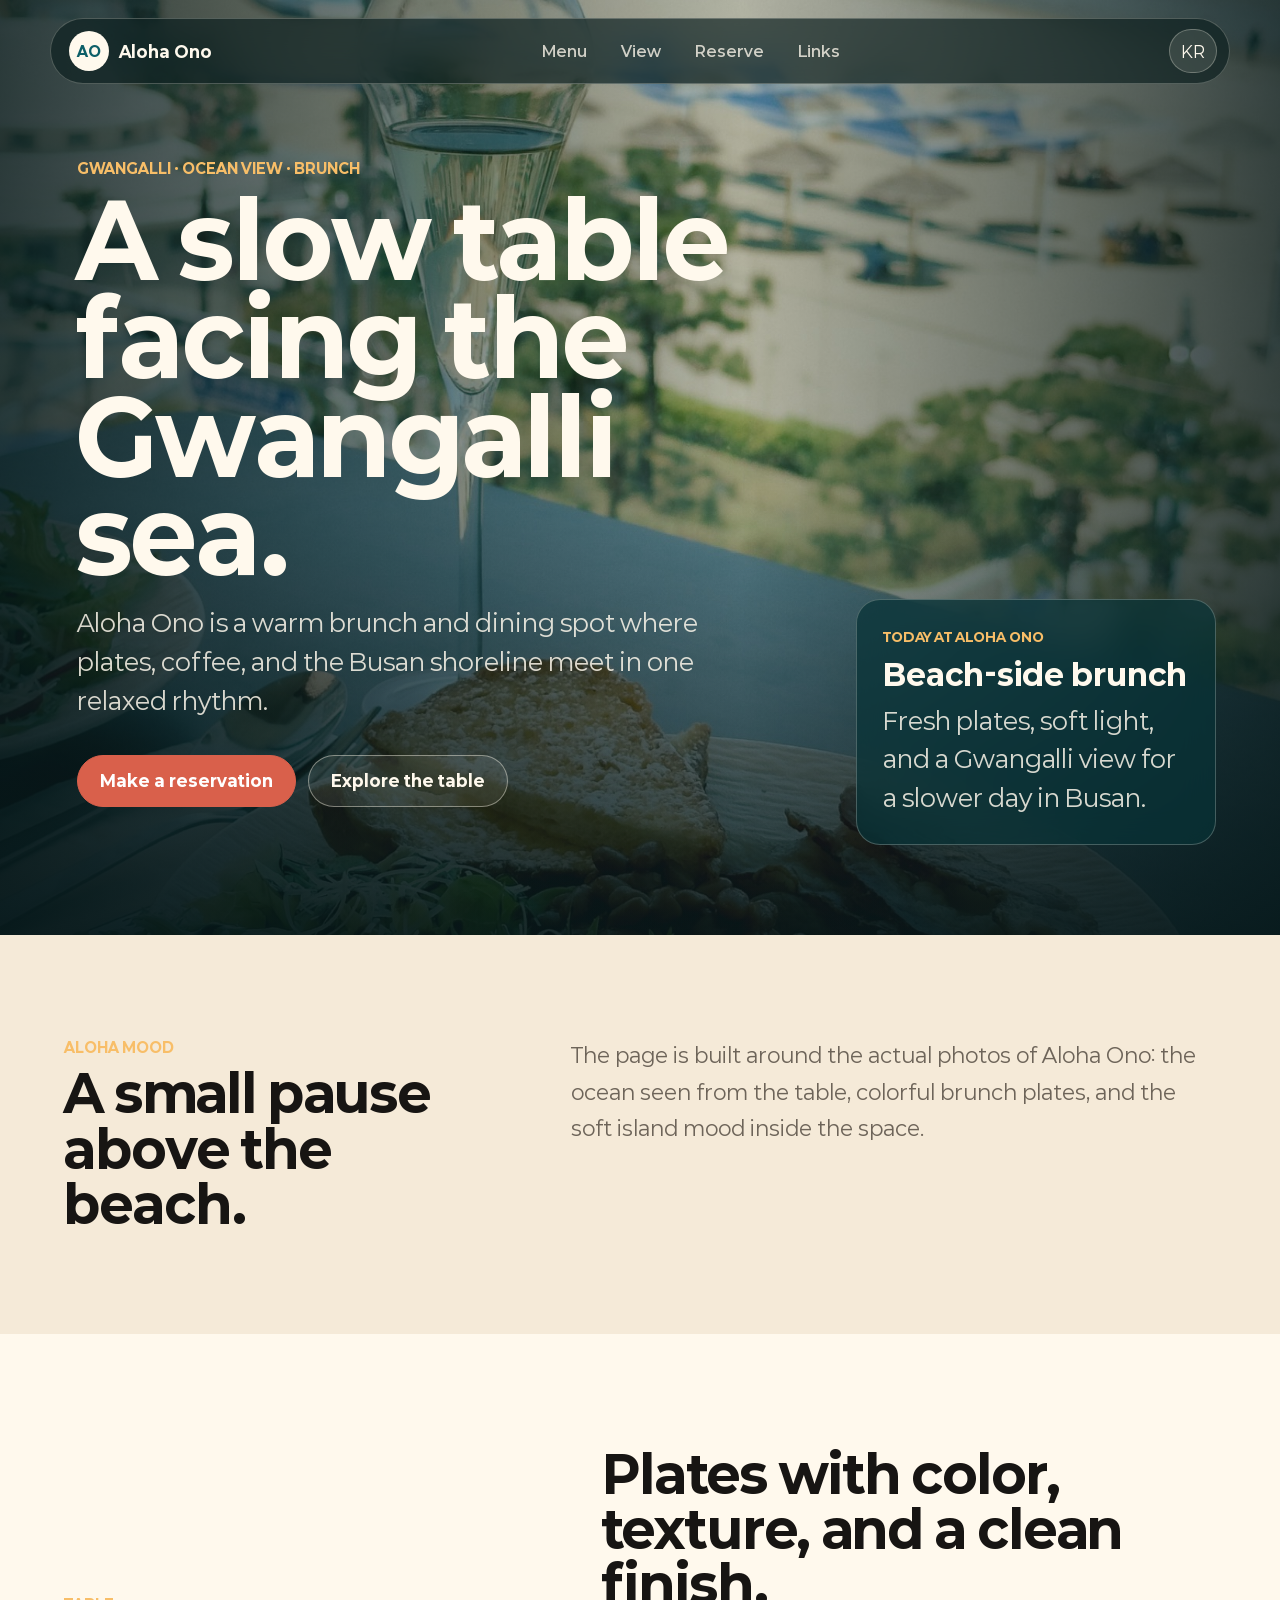
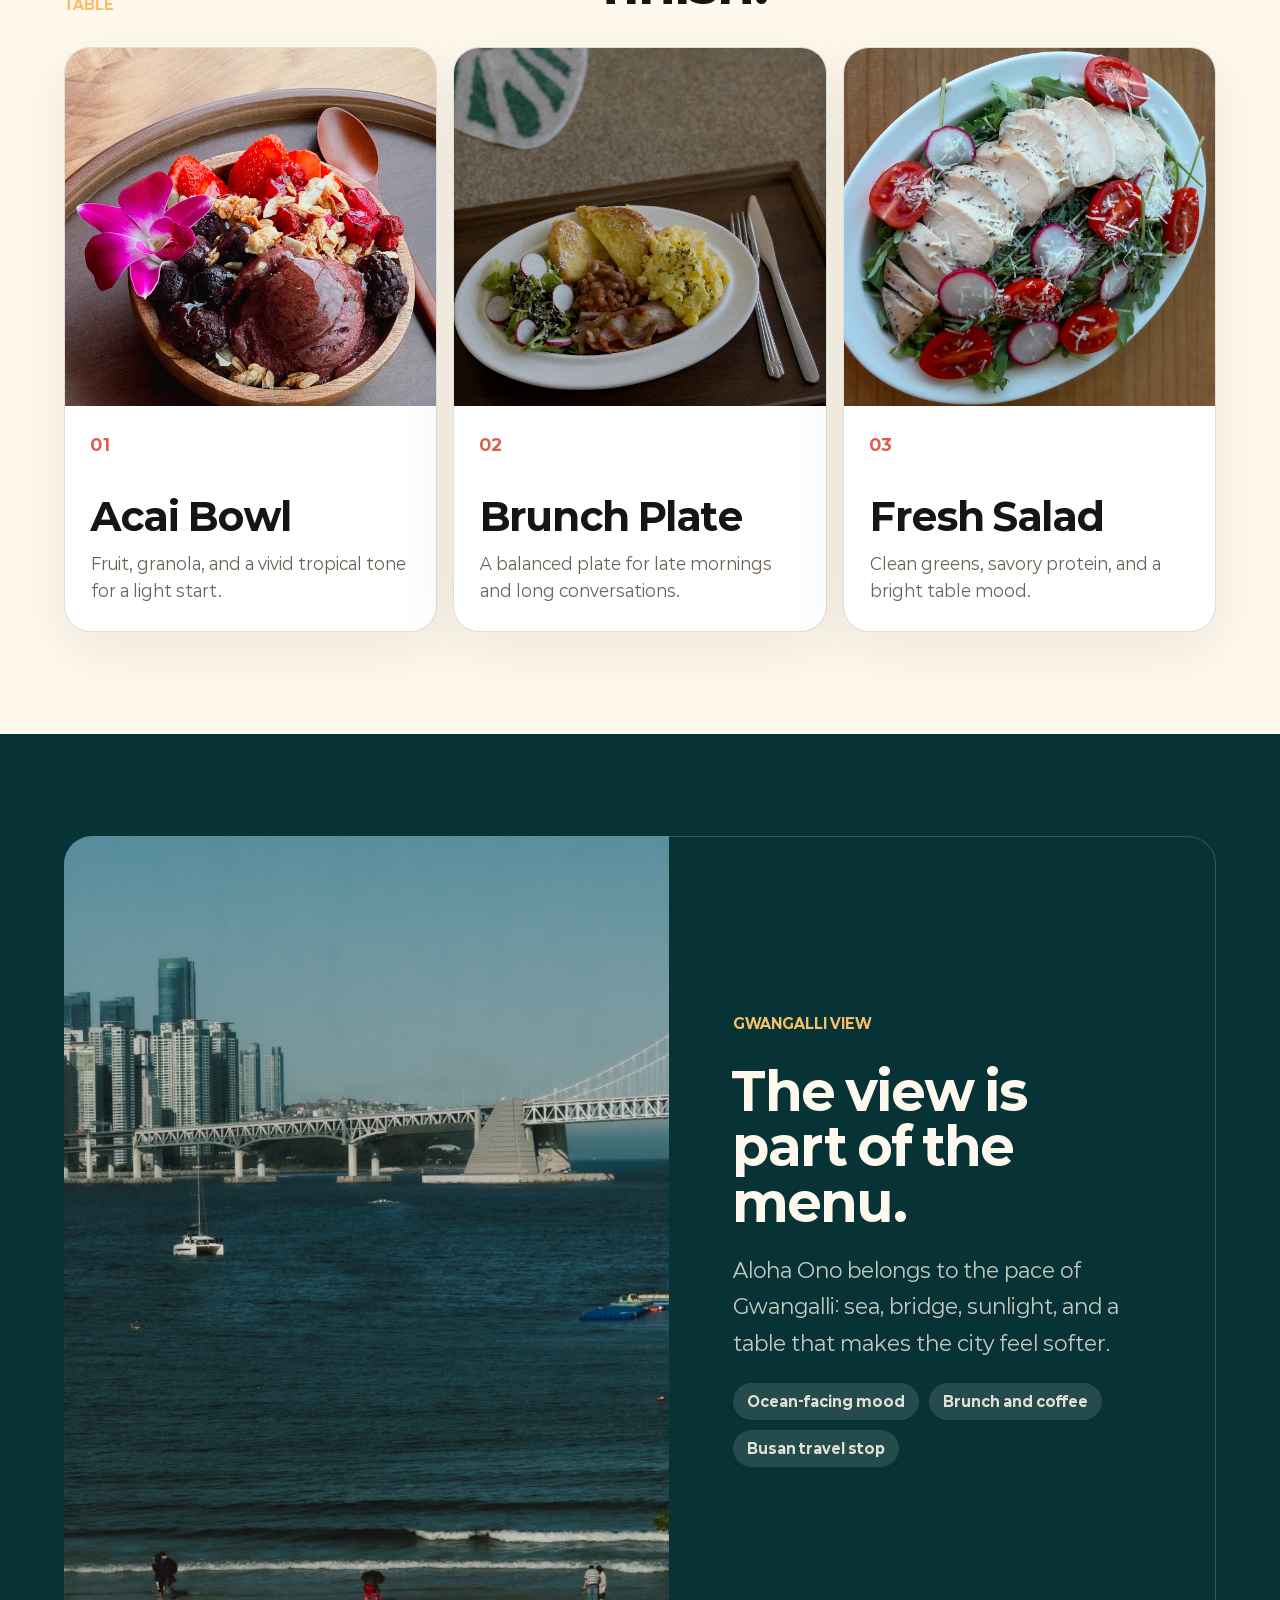
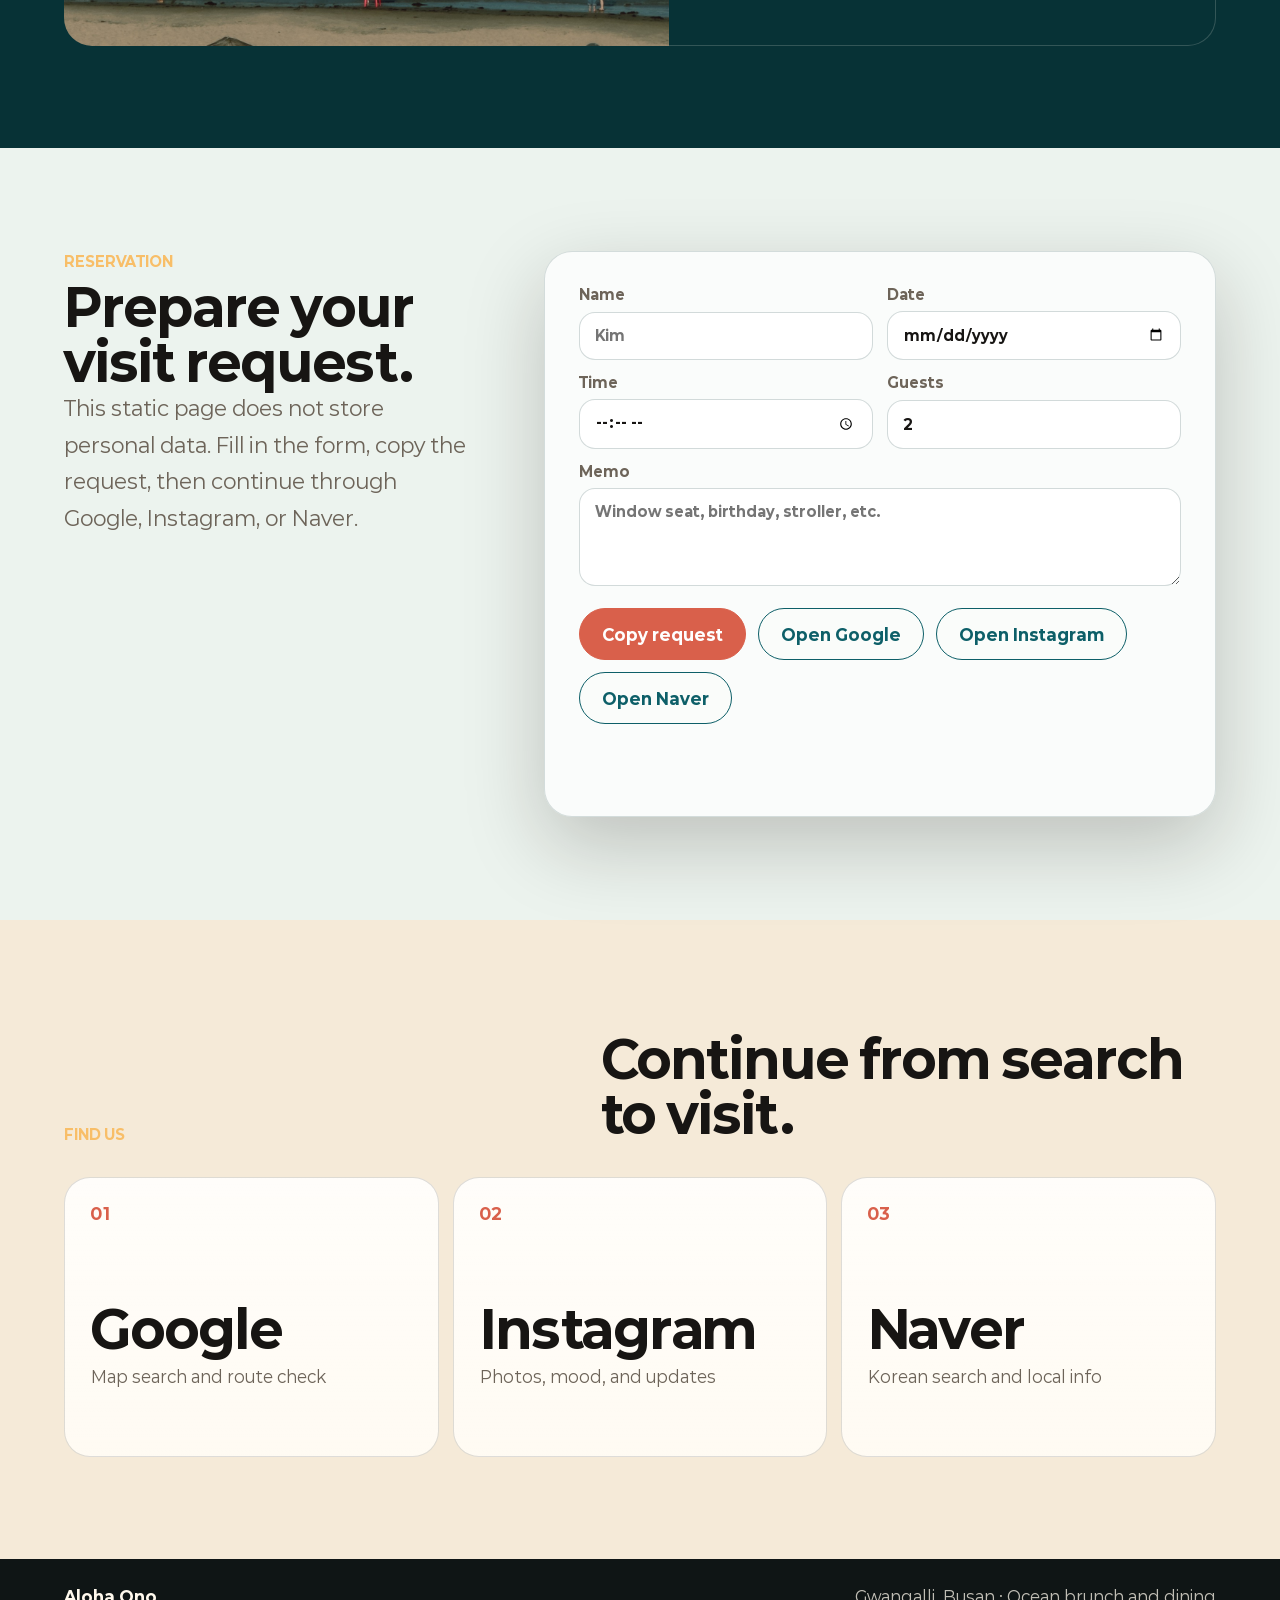
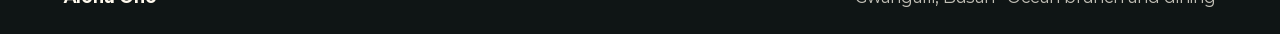
==== index.html @ c7792614 "Initial Aloha Ono homepage" ====
<!doctype html>
<html lang="en">
  <head>
    <meta charset="UTF-8" />
    <meta name="viewport" content="width=device-width, initial-scale=1.0" />
    <meta
      name="description"
      content="Aloha Ono is a Gwangalli ocean-view brunch and dining place in Busan."
    />
    <title>Aloha Ono | Gwangalli Ocean Brunch</title>
    <link rel="stylesheet" href="./styles.css" />
  </head>
  <body>
    <header class="site-header">
      <a class="brand" href="#top" aria-label="Aloha Ono home">
        <span class="brand-mark">AO</span>
        <span>Aloha Ono</span>
      </a>
      <nav class="site-nav" aria-label="Main navigation">
        <a href="#menu" data-i18n="navMenu">Menu</a>
        <a href="#view" data-i18n="navView">View</a>
        <a href="#reserve" data-i18n="navReserve">Reserve</a>
        <a href="#links" data-i18n="navLinks">Links</a>
      </nav>
      <button class="lang-toggle" type="button" data-lang-toggle aria-label="Switch language">KR</button>
    </header>

    <main id="top">
      <section class="hero">
        <img class="hero-image" src="./assets/ocean-table.jpg" alt="Brunch table with Gwangalli beach view" />
        <div class="hero-shade" aria-hidden="true"></div>
        <div class="hero-content">
          <p class="eyebrow" data-i18n="heroEyebrow">Gwangalli · Ocean View · Brunch</p>
          <h1 data-i18n="heroTitle">A slow table facing the Gwangalli sea.</h1>
          <p data-i18n="heroCopy">
            Aloha Ono is a warm brunch and dining spot where plates, coffee, and the Busan shoreline meet in one relaxed rhythm.
          </p>
          <div class="hero-actions">
            <a class="button primary" href="#reserve" data-i18n="heroReserve">Make a reservation</a>
            <a class="button secondary" href="#menu" data-i18n="heroExplore">Explore the table</a>
          </div>
        </div>
        <aside class="hero-card" aria-label="Aloha Ono summary">
          <span data-i18n="cardLabel">Today at Aloha Ono</span>
          <strong data-i18n="cardTitle">Beach-side brunch</strong>
          <p data-i18n="cardCopy">Fresh plates, soft light, and a Gwangalli view for a slower day in Busan.</p>
        </aside>
      </section>

      <section class="intro">
        <div>
          <span class="section-kicker">Aloha Mood</span>
          <h2 data-i18n="introTitle">A small pause above the beach.</h2>
        </div>
        <p data-i18n="introCopy">
          The page is built around the actual photos of Aloha Ono: the ocean seen from the table, colorful brunch plates, and the soft island mood inside the space.
        </p>
      </section>

      <section id="menu" class="menu-section">
        <div class="section-heading">
          <span class="section-kicker">Table</span>
          <h2 data-i18n="menuTitle">Plates with color, texture, and a clean finish.</h2>
        </div>
        <div class="menu-grid">
          <article>
            <img src="./assets/acai-bowl.jpg" alt="A colorful acai bowl with berries and orchid" />
            <div>
              <span>01</span>
              <h3 data-i18n="menuOneTitle">Acai Bowl</h3>
              <p data-i18n="menuOneCopy">Fruit, granola, and a vivid tropical tone for a light start.</p>
            </div>
          </article>
          <article>
            <img src="./assets/brunch-plate.jpg" alt="Brunch plate with eggs and toast" />
            <div>
              <span>02</span>
              <h3 data-i18n="menuTwoTitle">Brunch Plate</h3>
              <p data-i18n="menuTwoCopy">A balanced plate for late mornings and long conversations.</p>
            </div>
          </article>
          <article>
            <img src="./assets/chicken-salad.jpg" alt="Chicken salad plate" />
            <div>
              <span>03</span>
              <h3 data-i18n="menuThreeTitle">Fresh Salad</h3>
              <p data-i18n="menuThreeCopy">Clean greens, savory protein, and a bright table mood.</p>
            </div>
          </article>
        </div>
      </section>

      <section id="view" class="view-section">
        <div class="view-image">
          <img src="./assets/hero-gwangalli.jpg" alt="Gwangalli bridge and sea view" />
        </div>
        <div class="view-copy">
          <span class="section-kicker">Gwangalli View</span>
          <h2 data-i18n="viewTitle">The view is part of the menu.</h2>
          <p data-i18n="viewCopy">
            Aloha Ono belongs to the pace of Gwangalli: sea, bridge, sunlight, and a table that makes the city feel softer.
          </p>
          <div class="view-points">
            <span data-i18n="viewPointOne">Ocean-facing mood</span>
            <span data-i18n="viewPointTwo">Brunch and coffee</span>
            <span data-i18n="viewPointThree">Busan travel stop</span>
          </div>
        </div>
      </section>

      <section id="reserve" class="reserve-section">
        <div class="reserve-copy">
          <span class="section-kicker">Reservation</span>
          <h2 data-i18n="reserveTitle">Prepare your visit request.</h2>
          <p data-i18n="reserveCopy">
            This static page does not store personal data. Fill in the form, copy the request, then continue through Google, Instagram, or Naver.
          </p>
        </div>
        <form class="reserve-form" data-reserve-form>
          <label>
            <span data-i18n="fieldName">Name</span>
            <input name="name" type="text" autocomplete="name" placeholder="Kim" />
          </label>
          <label>
            <span data-i18n="fieldDate">Date</span>
            <input name="date" type="date" />
          </label>
          <label>
            <span data-i18n="fieldTime">Time</span>
            <input name="time" type="time" />
          </label>
          <label>
            <span data-i18n="fieldPeople">Guests</span>
            <input name="people" type="number" min="1" max="12" value="2" />
          </label>
          <label class="full">
            <span data-i18n="fieldMemo">Memo</span>
            <textarea name="memo" rows="4" placeholder="Window seat, birthday, stroller, etc."></textarea>
          </label>
          <div class="reserve-actions">
            <button class="button primary" type="submit" data-i18n="copyRequest">Copy request</button>
            <a class="button secondary" href="https://www.google.com/maps/search/?api=1&query=%EC%95%8C%EB%A1%9C%ED%95%98%EC%98%A4%EB%85%B8%20%EA%B4%91%EC%95%88%EB%A6%AC" target="_blank" rel="noopener noreferrer" data-i18n="openGoogle">Open Google</a>
            <a class="button secondary" href="https://www.instagram.com/explore/search/keyword/?q=alohaono" target="_blank" rel="noopener noreferrer" data-i18n="openInstagram">Open Instagram</a>
            <a class="button secondary" href="https://search.naver.com/search.naver?query=%EA%B4%91%EC%95%88%EB%A6%AC%20%EC%95%8C%EB%A1%9C%ED%95%98%EC%98%A4%EB%85%B8" target="_blank" rel="noopener noreferrer" data-i18n="openNaver">Open Naver</a>
          </div>
          <output class="reserve-output" data-reserve-output></output>
        </form>
      </section>

      <section id="links" class="links-section">
        <div class="section-heading">
          <span class="section-kicker">Find Us</span>
          <h2 data-i18n="linksTitle">Continue from search to visit.</h2>
        </div>
        <div class="link-grid">
          <a href="https://www.google.com/maps/search/?api=1&query=%EC%95%8C%EB%A1%9C%ED%95%98%EC%98%A4%EB%85%B8%20%EA%B4%91%EC%95%88%EB%A6%AC" target="_blank" rel="noopener noreferrer">
            <span>01</span>
            <strong>Google</strong>
            <em data-i18n="googleCopy">Map search and route check</em>
          </a>
          <a href="https://www.instagram.com/explore/search/keyword/?q=alohaono" target="_blank" rel="noopener noreferrer">
            <span>02</span>
            <strong>Instagram</strong>
            <em data-i18n="instagramCopy">Photos, mood, and updates</em>
          </a>
          <a href="https://search.naver.com/search.naver?query=%EA%B4%91%EC%95%88%EB%A6%AC%20%EC%95%8C%EB%A1%9C%ED%95%98%EC%98%A4%EB%85%B8" target="_blank" rel="noopener noreferrer">
            <span>03</span>
            <strong>Naver</strong>
            <em data-i18n="naverCopy">Korean search and local info</em>
          </a>
        </div>
      </section>
    </main>

    <footer class="site-footer">
      <strong>Aloha Ono</strong>
      <span data-i18n="footerCopy">Gwangalli, Busan · Ocean brunch and dining</span>
    </footer>

    <script src="./script.js"></script>
  </body>
</html>
---- styles.css ----
@font-face {
  font-family: "Paperlogy";
  src: url("./assets/fonts/Paperlogy-4Regular.ttf") format("truetype");
  font-weight: 400;
}

@font-face {
  font-family: "Paperlogy";
  src: url("./assets/fonts/Paperlogy-6SemiBold.ttf") format("truetype");
  font-weight: 600;
}

@font-face {
  font-family: "Paperlogy";
  src: url("./assets/fonts/Paperlogy-8ExtraBold.ttf") format("truetype");
  font-weight: 800;
}

:root {
  --sand: #f5ead8;
  --cream: #fff9ed;
  --ink: #171513;
  --muted: #6d6459;
  --ocean: #0d5f68;
  --deep: #073236;
  --leaf: #30745f;
  --coral: #d9604b;
  --line: rgba(23, 21, 19, 0.14);
  --shadow: 0 28px 80px rgba(27, 20, 12, 0.22);
  font-family: "Paperlogy", system-ui, sans-serif;
}

* {
  box-sizing: border-box;
}

html {
  scroll-behavior: smooth;
}

body {
  margin: 0;
  background: #0f1515;
  color: var(--ink);
  text-rendering: optimizeLegibility;
  word-break: keep-all;
}

a {
  color: inherit;
  text-decoration: none;
}

button,
input,
textarea {
  font: inherit;
}

.site-header {
  position: fixed;
  z-index: 20;
  top: 18px;
  left: 50%;
  display: flex;
  align-items: center;
  justify-content: space-between;
  width: min(1180px, calc(100% - 32px));
  min-height: 64px;
  padding: 10px 12px 10px 18px;
  border: 1px solid rgba(255, 249, 237, 0.24);
  border-radius: 999px;
  background: rgba(13, 31, 32, 0.68);
  color: var(--cream);
  backdrop-filter: blur(18px);
  transform: translateX(-50%);
}

.brand {
  display: inline-flex;
  align-items: center;
  gap: 10px;
  font-weight: 800;
}

.brand-mark {
  display: grid;
  place-items: center;
  width: 40px;
  height: 40px;
  border-radius: 50%;
  background: var(--cream);
  color: var(--ocean);
  font-size: 14px;
}

.site-nav {
  display: flex;
  gap: clamp(14px, 3vw, 34px);
  color: rgba(255, 249, 237, 0.78);
  font-size: 15px;
  font-weight: 600;
}

.lang-toggle {
  width: 48px;
  height: 44px;
  border: 1px solid rgba(255, 249, 237, 0.28);
  border-radius: 999px;
  background: rgba(255, 249, 237, 0.12);
  color: var(--cream);
  cursor: pointer;
}

.hero {
  position: relative;
  display: grid;
  align-items: end;
  min-height: 100svh;
  overflow: hidden;
  color: var(--cream);
}

.hero-image,
.hero-shade {
  position: absolute;
  inset: 0;
  width: 100%;
  height: 100%;
}

.hero-image {
  object-fit: cover;
  object-position: center center;
}

.hero-shade {
  background:
    linear-gradient(90deg, rgba(5, 22, 24, 0.82), rgba(5, 22, 24, 0.2) 58%, rgba(5, 22, 24, 0.78)),
    linear-gradient(0deg, rgba(5, 22, 24, 0.78), transparent 46%);
}

.hero-content {
  position: relative;
  z-index: 1;
  width: min(860px, 100%);
  padding: 160px clamp(22px, 6vw, 86px) clamp(88px, 10vw, 132px);
}

.eyebrow,
.section-kicker {
  margin: 0;
  color: #f8be68;
  font-size: 14px;
  font-weight: 800;
  text-transform: uppercase;
}

.hero h1 {
  margin: 14px 0 20px;
  max-width: 10em;
  font-size: clamp(48px, 8vw, 116px);
  font-weight: 800;
  line-height: 0.96;
  letter-spacing: 0;
}

.hero p:not(.eyebrow) {
  max-width: 680px;
  margin: 0;
  color: rgba(255, 249, 237, 0.84);
  font-size: clamp(18px, 2vw, 24px);
  line-height: 1.62;
}

.hero-actions,
.reserve-actions {
  display: flex;
  flex-wrap: wrap;
  gap: 12px;
  margin-top: 34px;
}

.button {
  display: inline-flex;
  align-items: center;
  justify-content: center;
  min-height: 52px;
  padding: 0 22px;
  border: 1px solid var(--line);
  border-radius: 999px;
  font-weight: 800;
  cursor: pointer;
}

.button.primary {
  border-color: var(--coral);
  background: var(--coral);
  color: #fff;
}

.button.secondary {
  border-color: rgba(255, 249, 237, 0.42);
  background: rgba(255, 249, 237, 0.08);
  color: var(--cream);
}

.hero-card {
  position: absolute;
  right: clamp(22px, 5vw, 78px);
  bottom: clamp(28px, 7vw, 96px);
  z-index: 2;
  width: min(360px, calc(100% - 44px));
  padding: 26px;
  border: 1px solid rgba(255, 249, 237, 0.24);
  border-radius: 24px;
  background: rgba(7, 50, 54, 0.72);
  backdrop-filter: blur(16px);
}

.hero-card span {
  color: #f8be68;
  font-size: 13px;
  font-weight: 800;
  text-transform: uppercase;
}

.hero-card strong {
  display: block;
  margin: 14px 0 10px;
  font-size: 30px;
  line-height: 1.08;
}

.hero-card p {
  margin: 0;
  color: rgba(255, 249, 237, 0.76);
  line-height: 1.6;
}

.intro,
.reserve-section,
.links-section,
.menu-section,
.view-section {
  padding: clamp(56px, 8vw, 112px) clamp(20px, 5vw, 72px);
}

.intro {
  display: grid;
  grid-template-columns: minmax(240px, 0.8fr) minmax(280px, 1.2fr);
  gap: clamp(24px, 6vw, 80px);
  background: var(--sand);
}

.intro h2,
.section-heading h2,
.view-copy h2,
.reserve-copy h2 {
  margin: 10px 0 0;
  max-width: 12em;
  font-size: clamp(30px, 4vw, 56px);
  font-weight: 800;
  line-height: 1.08;
}

.intro p,
.view-copy p,
.reserve-copy p {
  margin: 0;
  color: var(--muted);
  font-size: clamp(17px, 1.6vw, 21px);
  line-height: 1.78;
}

.menu-section {
  background: var(--cream);
}

.section-heading {
  display: flex;
  align-items: end;
  justify-content: space-between;
  gap: 28px;
  margin-bottom: 34px;
}

.menu-grid {
  display: grid;
  grid-template-columns: repeat(3, 1fr);
  gap: 16px;
}

.menu-grid article {
  overflow: hidden;
  border: 1px solid var(--line);
  border-radius: 26px;
  background: #fff;
  box-shadow: 0 18px 60px rgba(27, 20, 12, 0.08);
}

.menu-grid img {
  width: 100%;
  height: clamp(260px, 28vw, 460px);
  object-fit: cover;
}

.menu-grid article:nth-child(1) img {
  object-position: center 42%;
}

.menu-grid article:nth-child(2) img {
  object-position: center 76%;
}

.menu-grid article:nth-child(3) img {
  object-position: center center;
}

.menu-grid div {
  min-height: 220px;
  padding: 26px;
}

.menu-grid span,
.link-grid span {
  color: var(--coral);
  font-weight: 800;
}

.menu-grid h3 {
  margin: 42px 0 12px;
  font-size: clamp(26px, 3vw, 40px);
  line-height: 1.08;
}

.menu-grid p {
  margin: 0;
  color: var(--muted);
  line-height: 1.72;
}

.view-section {
  display: grid;
  grid-template-columns: minmax(320px, 1.05fr) minmax(300px, 0.95fr);
  gap: 0;
  background: var(--deep);
  color: var(--cream);
}

.view-image {
  min-height: 620px;
  overflow: hidden;
  border-radius: 28px 0 0 28px;
}

.view-image img {
  width: 100%;
  height: 100%;
  object-fit: cover;
  object-position: center center;
}

.view-copy {
  display: grid;
  align-content: center;
  gap: 22px;
  padding: clamp(30px, 5vw, 76px);
  border: 1px solid rgba(255, 249, 237, 0.18);
  border-left: 0;
  border-radius: 0 28px 28px 0;
}

.view-copy p {
  color: rgba(255, 249, 237, 0.76);
}

.view-points {
  display: flex;
  flex-wrap: wrap;
  gap: 10px;
}

.view-points span {
  padding: 10px 14px;
  border-radius: 999px;
  background: rgba(255, 249, 237, 0.12);
  color: rgba(255, 249, 237, 0.86);
  font-size: 14px;
  font-weight: 700;
}

.reserve-section {
  display: grid;
  grid-template-columns: minmax(280px, 0.75fr) minmax(320px, 1.25fr);
  gap: clamp(28px, 6vw, 86px);
  background: #ecf3ee;
}

.reserve-form {
  display: grid;
  grid-template-columns: repeat(2, 1fr);
  gap: 14px;
  padding: clamp(20px, 3vw, 34px);
  border: 1px solid rgba(7, 50, 54, 0.16);
  border-radius: 28px;
  background: rgba(255, 255, 255, 0.74);
  box-shadow: var(--shadow);
}

.reserve-form label {
  display: grid;
  gap: 8px;
  color: var(--muted);
  font-size: 14px;
  font-weight: 800;
}

.reserve-form .full {
  grid-column: 1 / -1;
}

.reserve-form input,
.reserve-form textarea {
  width: 100%;
  border: 1px solid rgba(7, 50, 54, 0.18);
  border-radius: 16px;
  background: #fff;
  padding: 14px 15px;
  color: var(--ink);
}

.reserve-actions {
  grid-column: 1 / -1;
  margin-top: 8px;
}

.reserve-actions .secondary {
  border-color: var(--ocean);
  color: var(--ocean);
}

.reserve-output {
  grid-column: 1 / -1;
  min-height: 44px;
  color: var(--leaf);
  font-weight: 800;
  line-height: 1.5;
}

.links-section {
  background: var(--sand);
}

.link-grid {
  display: grid;
  grid-template-columns: repeat(3, 1fr);
  gap: 14px;
}

.link-grid a {
  display: grid;
  min-height: 280px;
  padding: 26px;
  border: 1px solid var(--line);
  border-radius: 26px;
  background:
    linear-gradient(180deg, rgba(255, 255, 255, 0.72), rgba(255, 255, 255, 0.34)),
    var(--cream);
}

.link-grid strong {
  align-self: end;
  font-size: clamp(34px, 4vw, 56px);
  line-height: 1;
}

.link-grid em {
  margin-top: 10px;
  color: var(--muted);
  font-style: normal;
  line-height: 1.5;
}

.site-footer {
  display: flex;
  justify-content: space-between;
  gap: 20px;
  padding: 28px clamp(20px, 5vw, 72px);
  background: #0f1515;
  color: rgba(255, 249, 237, 0.74);
}

.site-footer strong {
  color: var(--cream);
}

@media (max-width: 980px) {
  .site-header {
    align-items: flex-start;
    border-radius: 28px;
  }

  .site-nav {
    display: none;
  }

  .hero-card {
    position: relative;
    right: auto;
    bottom: auto;
    margin: 0 clamp(20px, 5vw, 72px) 32px;
  }

  .intro,
  .menu-grid,
  .view-section,
  .reserve-section,
  .link-grid {
    grid-template-columns: 1fr;
  }

  .view-image,
  .view-copy {
    border-radius: 26px;
    border-left: 1px solid rgba(255, 249, 237, 0.18);
  }
}

@media (max-width: 640px) {
  .hero h1 {
    font-size: clamp(42px, 13vw, 64px);
  }

  .reserve-form {
    grid-template-columns: 1fr;
  }

  .hero-actions,
  .reserve-actions,
  .site-footer {
    flex-direction: column;
  }

  .button {
    width: 100%;
  }
}
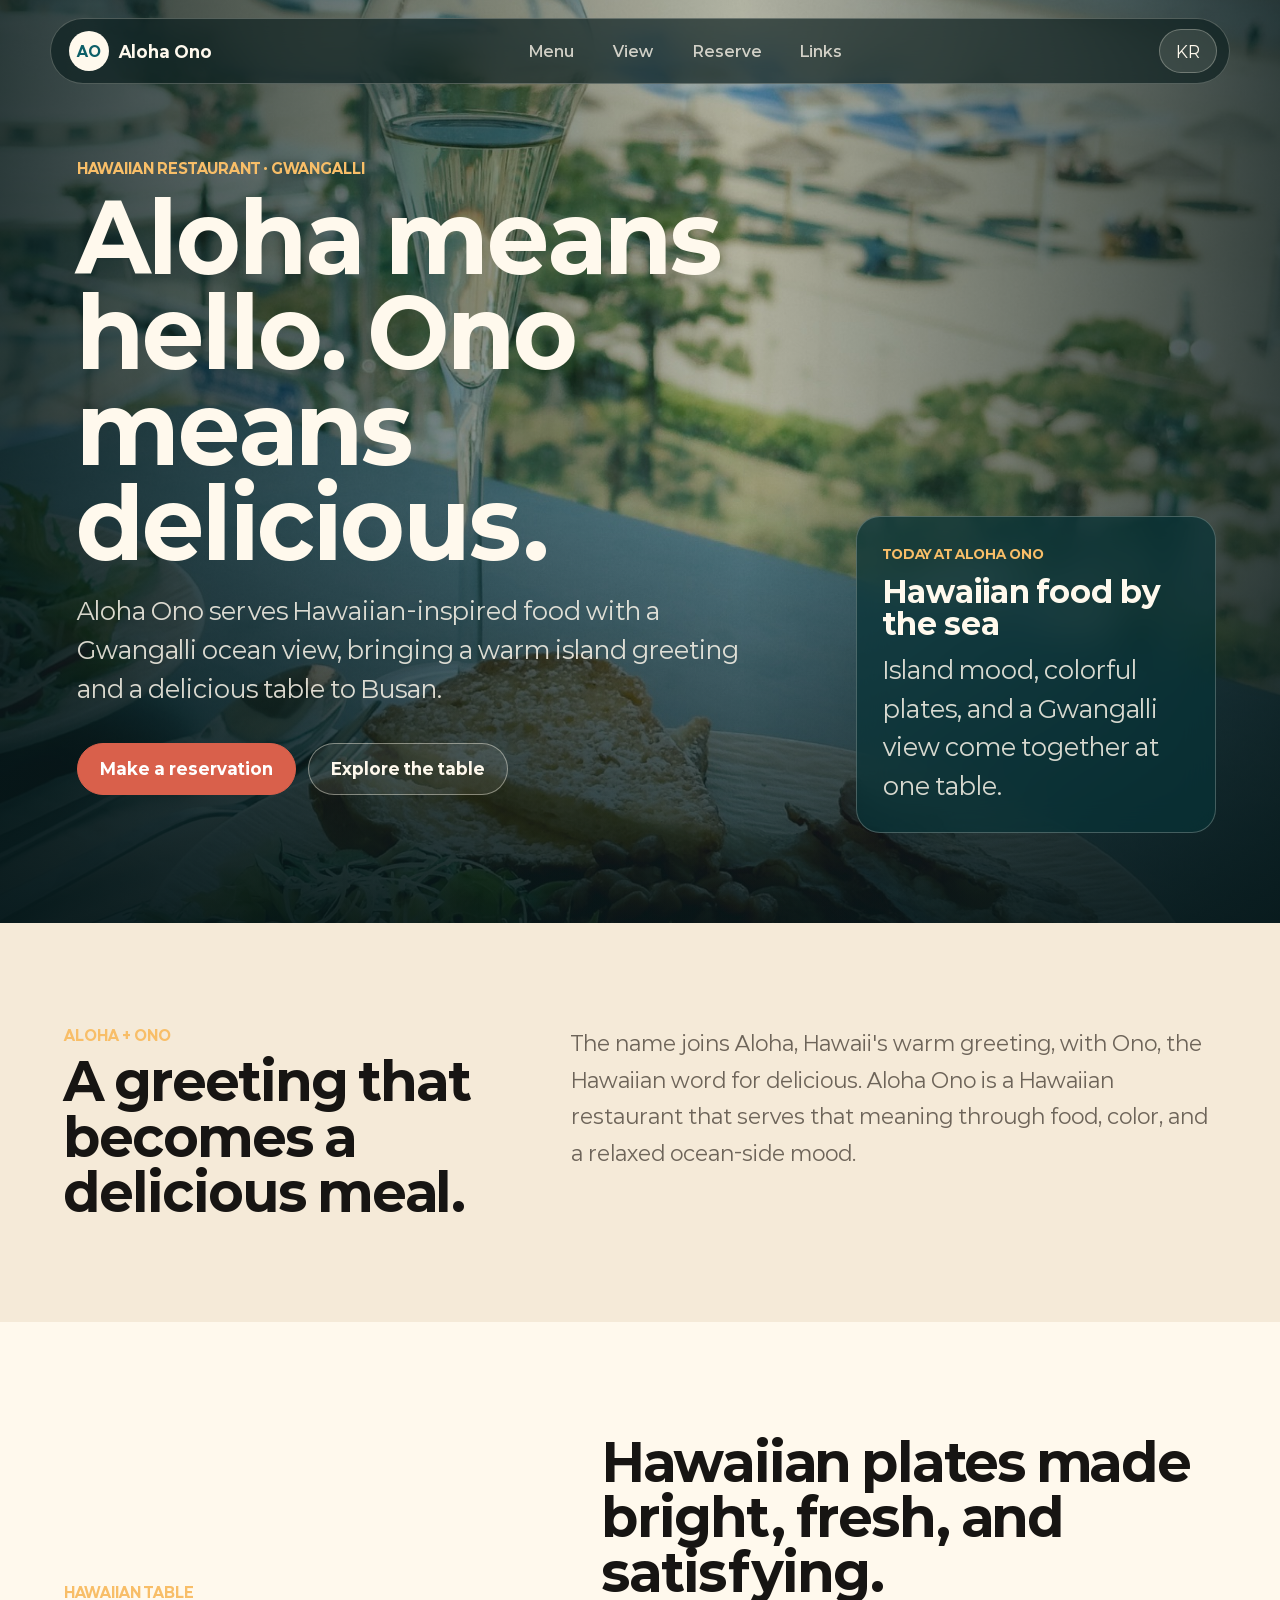
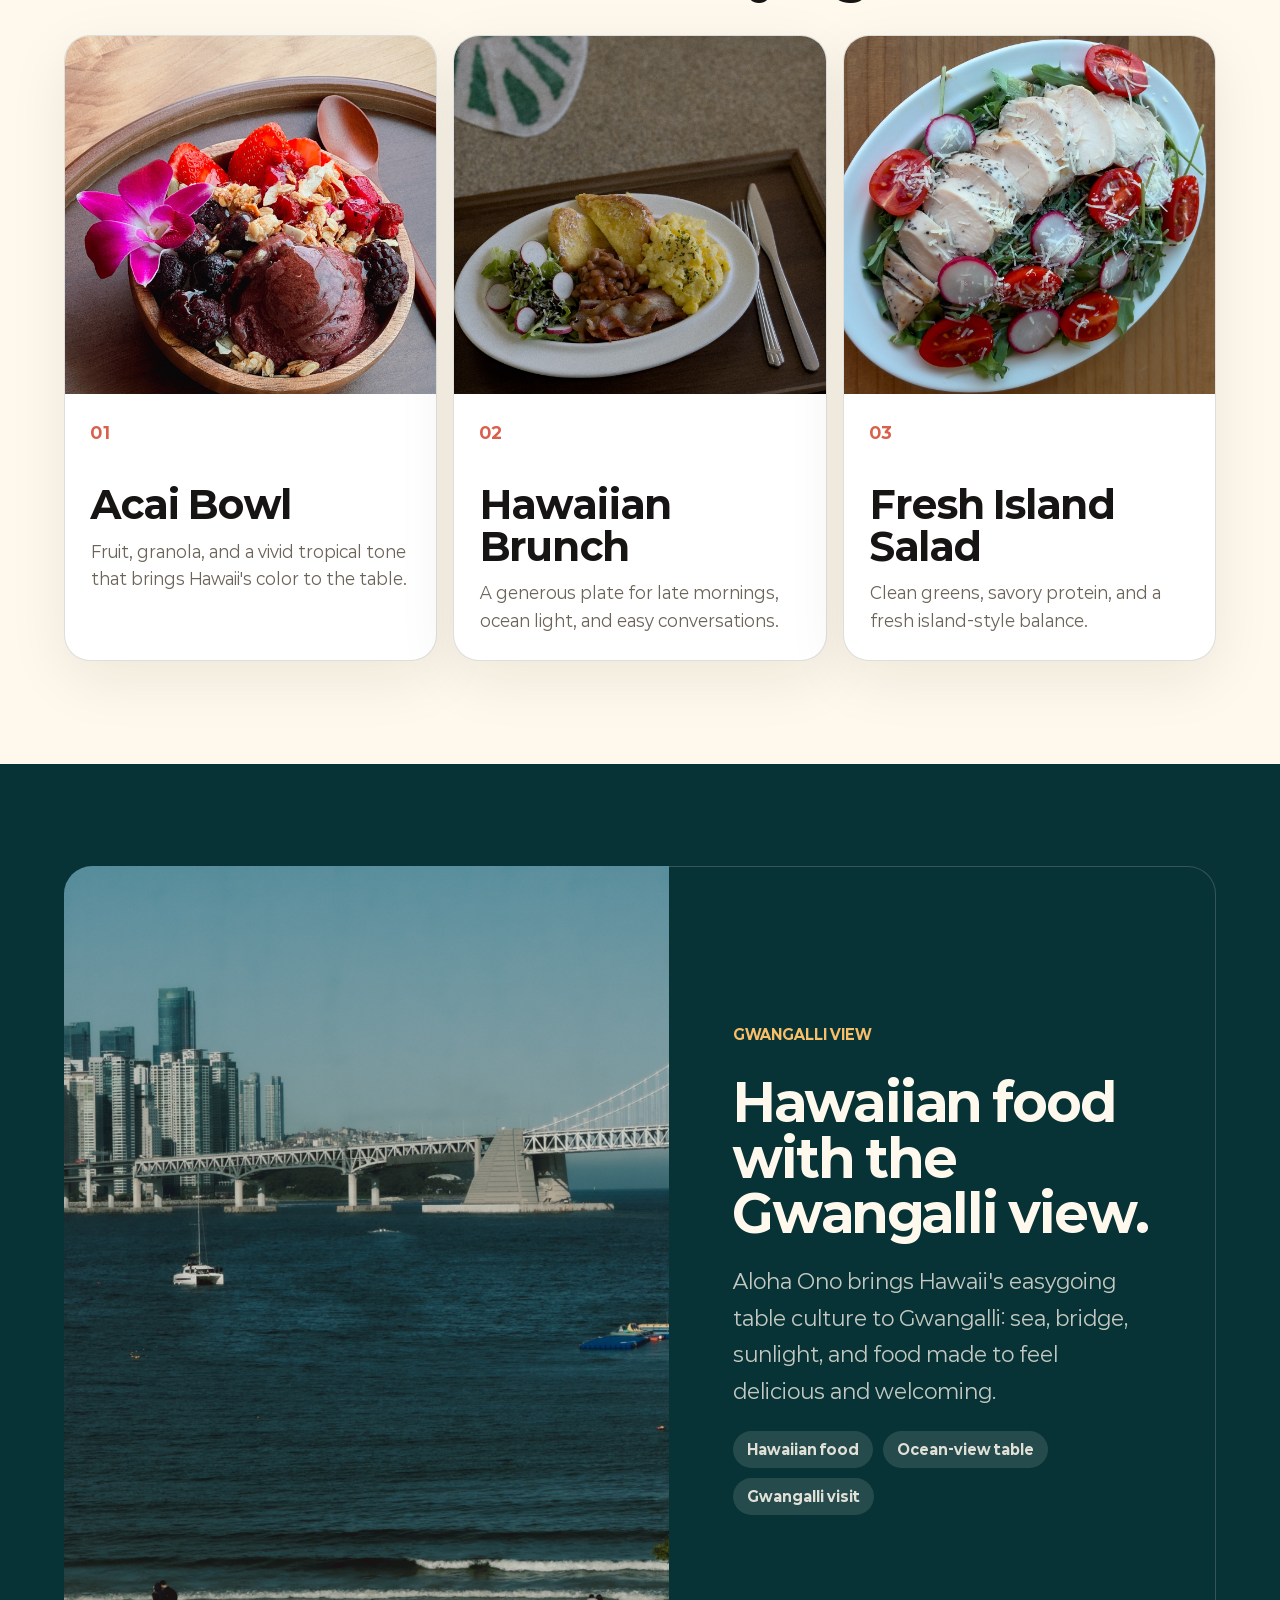
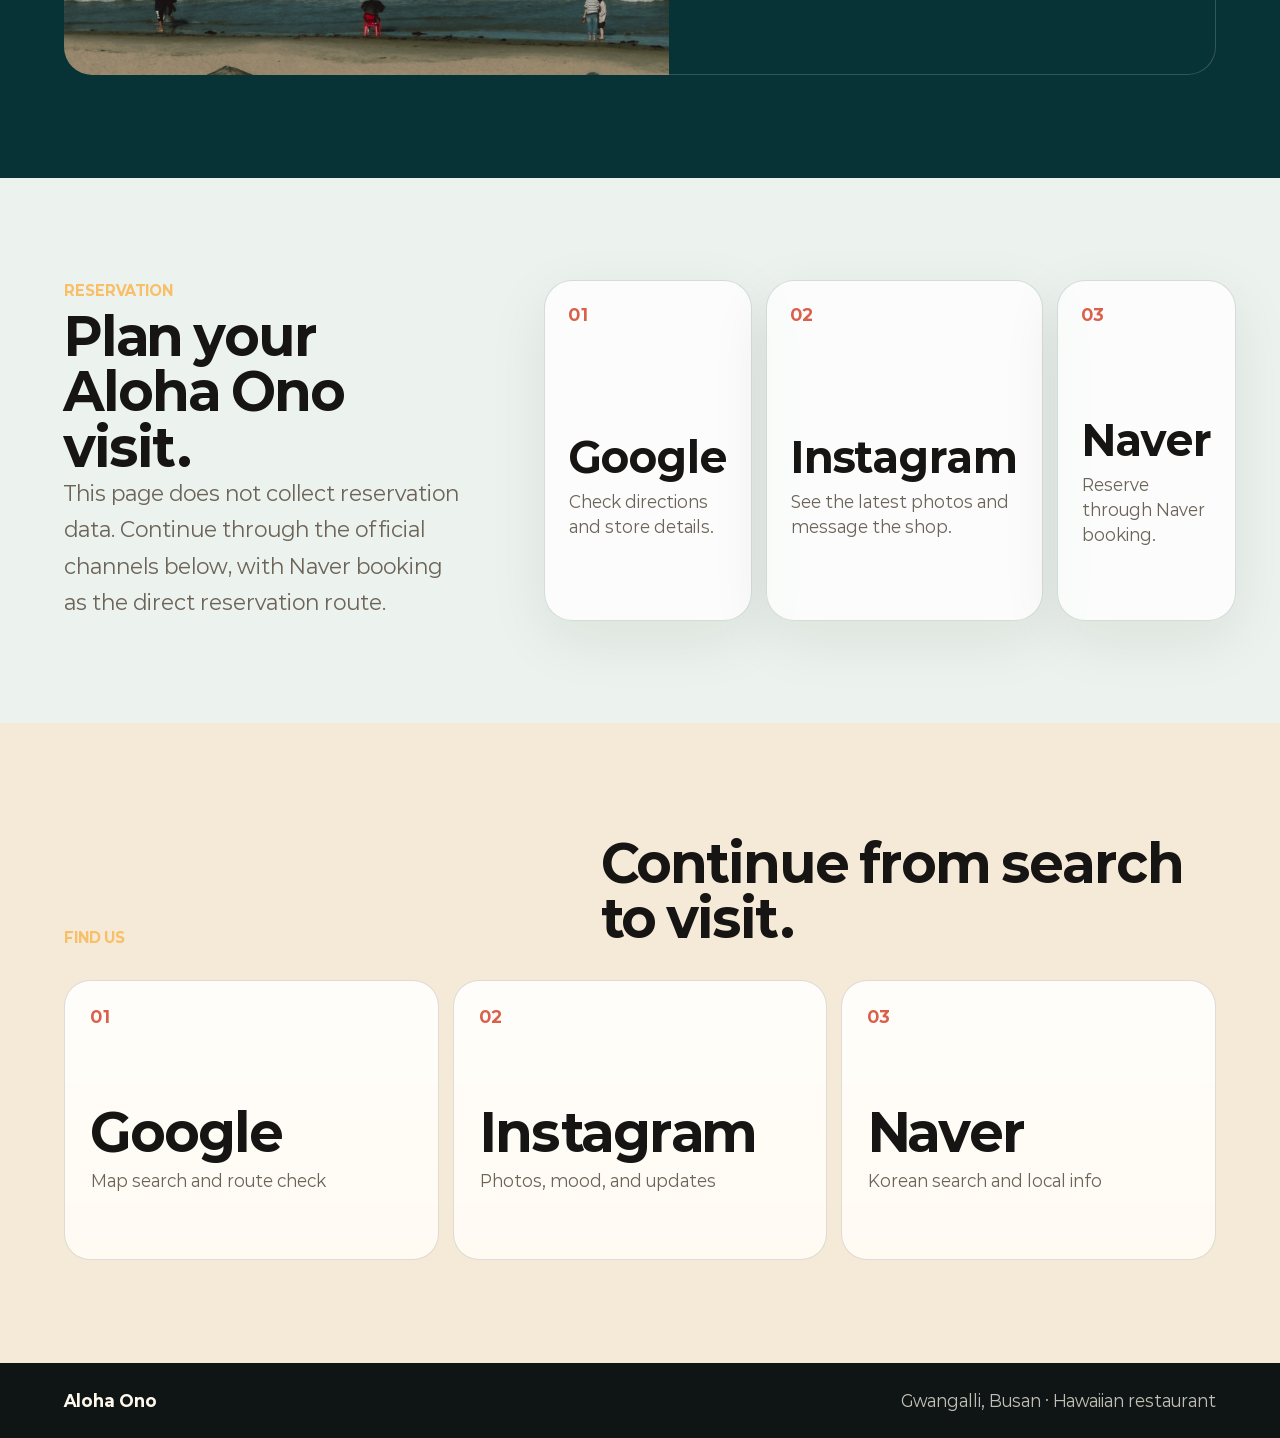
==== commit 5bd7982e: "Refine Aloha Ono context and reservation links" ====
--- a/index.html
+++ b/index.html
@@ -5,9 +5,9 @@
     <meta name="viewport" content="width=device-width, initial-scale=1.0" />
     <meta
       name="description"
-      content="Aloha Ono is a Gwangalli ocean-view brunch and dining place in Busan."
+      content="Aloha Ono is a Hawaiian restaurant in Gwangalli, Busan. Aloha means hello, and Ono means delicious."
     />
-    <title>Aloha Ono | Gwangalli Ocean Brunch</title>
+    <title>Aloha Ono | Hawaiian Restaurant in Gwangalli</title>
     <link rel="stylesheet" href="./styles.css" />
   </head>
   <body>
@@ -27,13 +27,13 @@
 
     <main id="top">
       <section class="hero">
-        <img class="hero-image" src="./assets/ocean-table.jpg" alt="Brunch table with Gwangalli beach view" />
+        <img class="hero-image" src="./assets/ocean-table.jpg" alt="Hawaiian brunch table with Gwangalli beach view" />
         <div class="hero-shade" aria-hidden="true"></div>
         <div class="hero-content">
-          <p class="eyebrow" data-i18n="heroEyebrow">Gwangalli · Ocean View · Brunch</p>
-          <h1 data-i18n="heroTitle">A slow table facing the Gwangalli sea.</h1>
+          <p class="eyebrow" data-i18n="heroEyebrow">Hawaiian Restaurant · Gwangalli</p>
+          <h1 data-i18n="heroTitle">Aloha means hello. Ono means delicious.</h1>
           <p data-i18n="heroCopy">
-            Aloha Ono is a warm brunch and dining spot where plates, coffee, and the Busan shoreline meet in one relaxed rhythm.
+            Aloha Ono serves Hawaiian-inspired food with a Gwangalli ocean view, bringing a warm island greeting and a delicious table to Busan.
           </p>
           <div class="hero-actions">
             <a class="button primary" href="#reserve" data-i18n="heroReserve">Make a reservation</a>
@@ -42,25 +42,25 @@
         </div>
         <aside class="hero-card" aria-label="Aloha Ono summary">
           <span data-i18n="cardLabel">Today at Aloha Ono</span>
-          <strong data-i18n="cardTitle">Beach-side brunch</strong>
-          <p data-i18n="cardCopy">Fresh plates, soft light, and a Gwangalli view for a slower day in Busan.</p>
+          <strong data-i18n="cardTitle">Hawaiian food by the sea</strong>
+          <p data-i18n="cardCopy">Island mood, colorful plates, and a Gwangalli view come together at one table.</p>
         </aside>
       </section>
 
       <section class="intro">
         <div>
-          <span class="section-kicker">Aloha Mood</span>
-          <h2 data-i18n="introTitle">A small pause above the beach.</h2>
+          <span class="section-kicker">Aloha + Ono</span>
+          <h2 data-i18n="introTitle">A greeting that becomes a delicious meal.</h2>
         </div>
         <p data-i18n="introCopy">
-          The page is built around the actual photos of Aloha Ono: the ocean seen from the table, colorful brunch plates, and the soft island mood inside the space.
+          The name joins Aloha, Hawaii's warm greeting, with Ono, the Hawaiian word for delicious. Aloha Ono is a Hawaiian restaurant that serves that meaning through food, color, and a relaxed ocean-side mood.
         </p>
       </section>
 
       <section id="menu" class="menu-section">
         <div class="section-heading">
-          <span class="section-kicker">Table</span>
-          <h2 data-i18n="menuTitle">Plates with color, texture, and a clean finish.</h2>
+          <span class="section-kicker">Hawaiian Table</span>
+          <h2 data-i18n="menuTitle">Hawaiian plates made bright, fresh, and satisfying.</h2>
         </div>
         <div class="menu-grid">
           <article>
@@ -68,23 +68,23 @@
             <div>
               <span>01</span>
               <h3 data-i18n="menuOneTitle">Acai Bowl</h3>
-              <p data-i18n="menuOneCopy">Fruit, granola, and a vivid tropical tone for a light start.</p>
+              <p data-i18n="menuOneCopy">Fruit, granola, and a vivid tropical tone that brings Hawaii's color to the table.</p>
             </div>
           </article>
           <article>
             <img src="./assets/brunch-plate.jpg" alt="Brunch plate with eggs and toast" />
             <div>
               <span>02</span>
-              <h3 data-i18n="menuTwoTitle">Brunch Plate</h3>
-              <p data-i18n="menuTwoCopy">A balanced plate for late mornings and long conversations.</p>
+              <h3 data-i18n="menuTwoTitle">Hawaiian Brunch</h3>
+              <p data-i18n="menuTwoCopy">A generous plate for late mornings, ocean light, and easy conversations.</p>
             </div>
           </article>
           <article>
             <img src="./assets/chicken-salad.jpg" alt="Chicken salad plate" />
             <div>
               <span>03</span>
-              <h3 data-i18n="menuThreeTitle">Fresh Salad</h3>
-              <p data-i18n="menuThreeCopy">Clean greens, savory protein, and a bright table mood.</p>
+              <h3 data-i18n="menuThreeTitle">Fresh Island Salad</h3>
+              <p data-i18n="menuThreeCopy">Clean greens, savory protein, and a fresh island-style balance.</p>
             </div>
           </article>
         </div>
@@ -96,14 +96,14 @@
         </div>
         <div class="view-copy">
           <span class="section-kicker">Gwangalli View</span>
-          <h2 data-i18n="viewTitle">The view is part of the menu.</h2>
+          <h2 data-i18n="viewTitle">Hawaiian food with the Gwangalli view.</h2>
           <p data-i18n="viewCopy">
-            Aloha Ono belongs to the pace of Gwangalli: sea, bridge, sunlight, and a table that makes the city feel softer.
+            Aloha Ono brings Hawaii's easygoing table culture to Gwangalli: sea, bridge, sunlight, and food made to feel delicious and welcoming.
           </p>
           <div class="view-points">
-            <span data-i18n="viewPointOne">Ocean-facing mood</span>
-            <span data-i18n="viewPointTwo">Brunch and coffee</span>
-            <span data-i18n="viewPointThree">Busan travel stop</span>
+            <span data-i18n="viewPointOne">Hawaiian food</span>
+            <span data-i18n="viewPointTwo">Ocean-view table</span>
+            <span data-i18n="viewPointThree">Gwangalli visit</span>
           </div>
         </div>
       </section>
@@ -111,40 +111,28 @@
       <section id="reserve" class="reserve-section">
         <div class="reserve-copy">
           <span class="section-kicker">Reservation</span>
-          <h2 data-i18n="reserveTitle">Prepare your visit request.</h2>
+          <h2 data-i18n="reserveTitle">Plan your Aloha Ono visit.</h2>
           <p data-i18n="reserveCopy">
-            This static page does not store personal data. Fill in the form, copy the request, then continue through Google, Instagram, or Naver.
+            This static page does not store personal data. Check your visit details, then continue through Google, Instagram, or Naver.
           </p>
         </div>
-        <form class="reserve-form" data-reserve-form>
-          <label>
-            <span data-i18n="fieldName">Name</span>
-            <input name="name" type="text" autocomplete="name" placeholder="Kim" />
-          </label>
-          <label>
-            <span data-i18n="fieldDate">Date</span>
-            <input name="date" type="date" />
-          </label>
-          <label>
-            <span data-i18n="fieldTime">Time</span>
-            <input name="time" type="time" />
-          </label>
-          <label>
-            <span data-i18n="fieldPeople">Guests</span>
-            <input name="people" type="number" min="1" max="12" value="2" />
-          </label>
-          <label class="full">
-            <span data-i18n="fieldMemo">Memo</span>
-            <textarea name="memo" rows="4" placeholder="Window seat, birthday, stroller, etc."></textarea>
-          </label>
-          <div class="reserve-actions">
-            <button class="button primary" type="submit" data-i18n="copyRequest">Copy request</button>
-            <a class="button secondary" href="https://www.google.com/maps/search/?api=1&query=%EC%95%8C%EB%A1%9C%ED%95%98%EC%98%A4%EB%85%B8%20%EA%B4%91%EC%95%88%EB%A6%AC" target="_blank" rel="noopener noreferrer" data-i18n="openGoogle">Open Google</a>
-            <a class="button secondary" href="https://www.instagram.com/explore/search/keyword/?q=alohaono" target="_blank" rel="noopener noreferrer" data-i18n="openInstagram">Open Instagram</a>
-            <a class="button secondary" href="https://search.naver.com/search.naver?query=%EA%B4%91%EC%95%88%EB%A6%AC%20%EC%95%8C%EB%A1%9C%ED%95%98%EC%98%A4%EB%85%B8" target="_blank" rel="noopener noreferrer" data-i18n="openNaver">Open Naver</a>
-          </div>
-          <output class="reserve-output" data-reserve-output></output>
-        </form>
+        <div class="reserve-links" aria-label="Reservation and contact channels">
+          <a href="https://www.google.com/maps/search/?api=1&query=%EC%95%8C%EB%A1%9C%ED%95%98%EC%98%A4%EB%85%B8%20%EA%B4%91%EC%95%88%EB%A6%AC" target="_blank" rel="noopener noreferrer">
+            <span>01</span>
+            <strong>Google</strong>
+            <em data-i18n="googleReserveCopy">Check directions and store details.</em>
+          </a>
+          <a href="https://www.instagram.com/aloha.ono_/" target="_blank" rel="noopener noreferrer">
+            <span>02</span>
+            <strong>Instagram</strong>
+            <em data-i18n="instagramReserveCopy">See the latest photos and message the shop.</em>
+          </a>
+          <a href="https://map.naver.com/p/entry/place/2038053181?lng=129.1142551&lat=35.1466536&placePath=/booking?entry=plt&from=map&fromPanelNum=1&additionalHeight=76&timestamp=202606242049&locale=ko&svcName=map_pcv5&entry=plt&searchType=place&c=15.00,0,0,0,dh" target="_blank" rel="noopener noreferrer">
+            <span>03</span>
+            <strong>Naver</strong>
+            <em data-i18n="naverReserveCopy">Reserve through Naver booking.</em>
+          </a>
+        </div>
       </section>
 
       <section id="links" class="links-section">
@@ -158,12 +146,12 @@
             <strong>Google</strong>
             <em data-i18n="googleCopy">Map search and route check</em>
           </a>
-          <a href="https://www.instagram.com/explore/search/keyword/?q=alohaono" target="_blank" rel="noopener noreferrer">
+          <a href="https://www.instagram.com/aloha.ono_/" target="_blank" rel="noopener noreferrer">
             <span>02</span>
             <strong>Instagram</strong>
             <em data-i18n="instagramCopy">Photos, mood, and updates</em>
           </a>
-          <a href="https://search.naver.com/search.naver?query=%EA%B4%91%EC%95%88%EB%A6%AC%20%EC%95%8C%EB%A1%9C%ED%95%98%EC%98%A4%EB%85%B8" target="_blank" rel="noopener noreferrer">
+          <a href="https://map.naver.com/p/entry/place/2038053181?lng=129.1142551&lat=35.1466536&placePath=/booking?entry=plt&from=map&fromPanelNum=1&additionalHeight=76&timestamp=202606242049&locale=ko&svcName=map_pcv5&entry=plt&searchType=place&c=15.00,0,0,0,dh" target="_blank" rel="noopener noreferrer">
             <span>03</span>
             <strong>Naver</strong>
             <em data-i18n="naverCopy">Korean search and local info</em>
@@ -174,7 +162,7 @@
 
     <footer class="site-footer">
       <strong>Aloha Ono</strong>
-      <span data-i18n="footerCopy">Gwangalli, Busan · Ocean brunch and dining</span>
+      <span data-i18n="footerCopy">Gwangalli, Busan · Hawaiian restaurant</span>
     </footer>
 
     <script src="./script.js"></script>
--- a/styles.css
+++ b/styles.css
@@ -96,15 +96,22 @@
 
 .site-nav {
   display: flex;
-  gap: clamp(14px, 3vw, 34px);
+  gap: clamp(18px, 3vw, 40px);
   color: rgba(255, 249, 237, 0.78);
   font-size: 15px;
   font-weight: 600;
 }
 
+.site-nav a {
+  min-width: 2.8em;
+  text-align: center;
+  white-space: nowrap;
+}
+
 .lang-toggle {
-  width: 48px;
+  min-width: 58px;
   height: 44px;
+  padding: 0 14px;
   border: 1px solid rgba(255, 249, 237, 0.28);
   border-radius: 999px;
   background: rgba(255, 249, 237, 0.12);
@@ -158,10 +165,10 @@
 
 .hero h1 {
   margin: 14px 0 20px;
-  max-width: 10em;
-  font-size: clamp(48px, 8vw, 116px);
-  font-weight: 800;
-  line-height: 0.96;
+  max-width: 11em;
+  font-size: clamp(46px, 7.3vw, 104px);
+  font-weight: 800;
+  line-height: 1.02;
   letter-spacing: 0;
 }
 
@@ -397,55 +404,38 @@
   background: #ecf3ee;
 }
 
-.reserve-form {
-  display: grid;
-  grid-template-columns: repeat(2, 1fr);
+.reserve-links {
+  display: grid;
+  grid-template-columns: repeat(3, 1fr);
   gap: 14px;
-  padding: clamp(20px, 3vw, 34px);
+}
+
+.reserve-links a {
+  display: grid;
+  min-height: 300px;
+  padding: 24px;
   border: 1px solid rgba(7, 50, 54, 0.16);
   border-radius: 28px;
-  background: rgba(255, 255, 255, 0.74);
-  box-shadow: var(--shadow);
-}
-
-.reserve-form label {
-  display: grid;
-  gap: 8px;
+  background: rgba(255, 255, 255, 0.76);
+  box-shadow: 0 18px 60px rgba(27, 20, 12, 0.08);
+}
+
+.reserve-links span {
+  color: var(--coral);
+  font-weight: 800;
+}
+
+.reserve-links strong {
+  align-self: end;
+  font-size: clamp(28px, 3.2vw, 44px);
+  line-height: 1;
+}
+
+.reserve-links em {
+  margin-top: 12px;
   color: var(--muted);
-  font-size: 14px;
-  font-weight: 800;
-}
-
-.reserve-form .full {
-  grid-column: 1 / -1;
-}
-
-.reserve-form input,
-.reserve-form textarea {
-  width: 100%;
-  border: 1px solid rgba(7, 50, 54, 0.18);
-  border-radius: 16px;
-  background: #fff;
-  padding: 14px 15px;
-  color: var(--ink);
-}
-
-.reserve-actions {
-  grid-column: 1 / -1;
-  margin-top: 8px;
-}
-
-.reserve-actions .secondary {
-  border-color: var(--ocean);
-  color: var(--ocean);
-}
-
-.reserve-output {
-  grid-column: 1 / -1;
-  min-height: 44px;
-  color: var(--leaf);
-  font-weight: 800;
-  line-height: 1.5;
+  font-style: normal;
+  line-height: 1.55;
 }
 
 .links-section {
@@ -516,6 +506,7 @@
   .menu-grid,
   .view-section,
   .reserve-section,
+  .reserve-links,
   .link-grid {
     grid-template-columns: 1fr;
   }
@@ -532,12 +523,7 @@
     font-size: clamp(42px, 13vw, 64px);
   }
 
-  .reserve-form {
-    grid-template-columns: 1fr;
-  }
-
   .hero-actions,
-  .reserve-actions,
   .site-footer {
     flex-direction: column;
   }
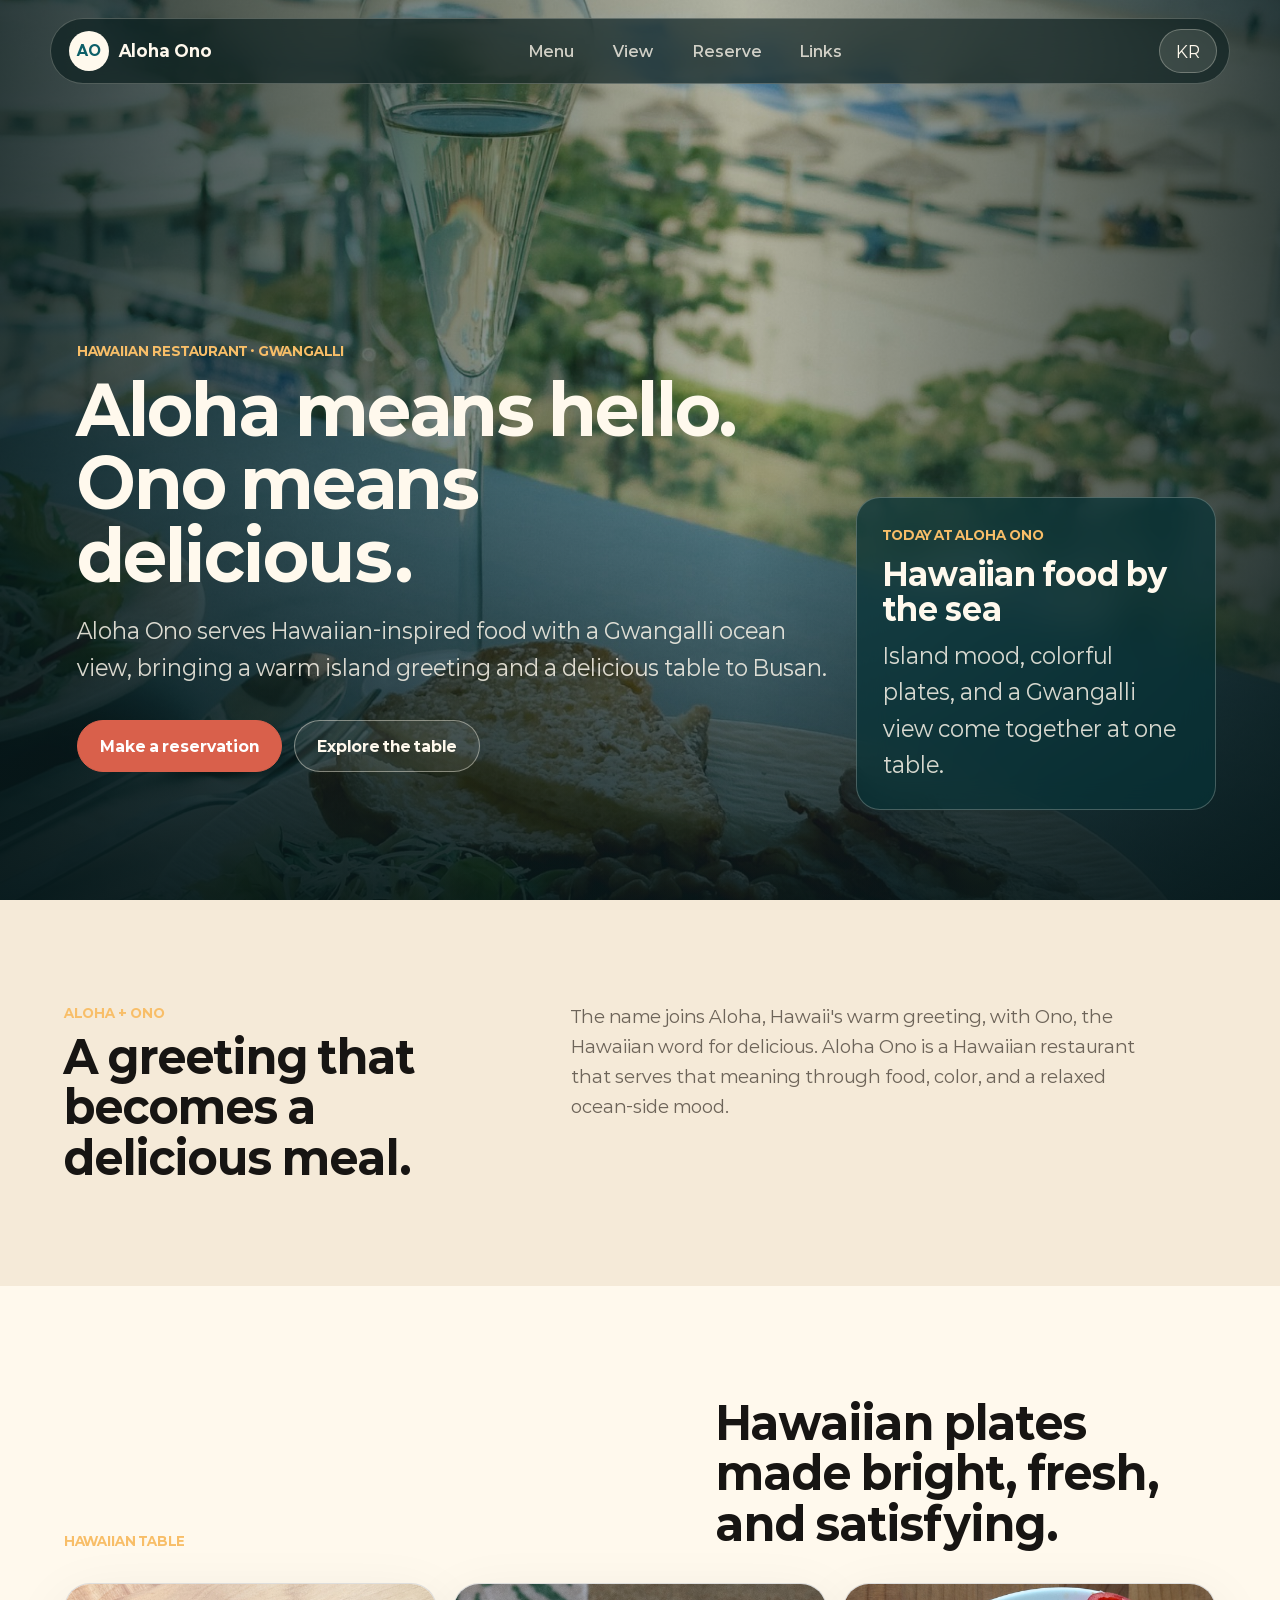
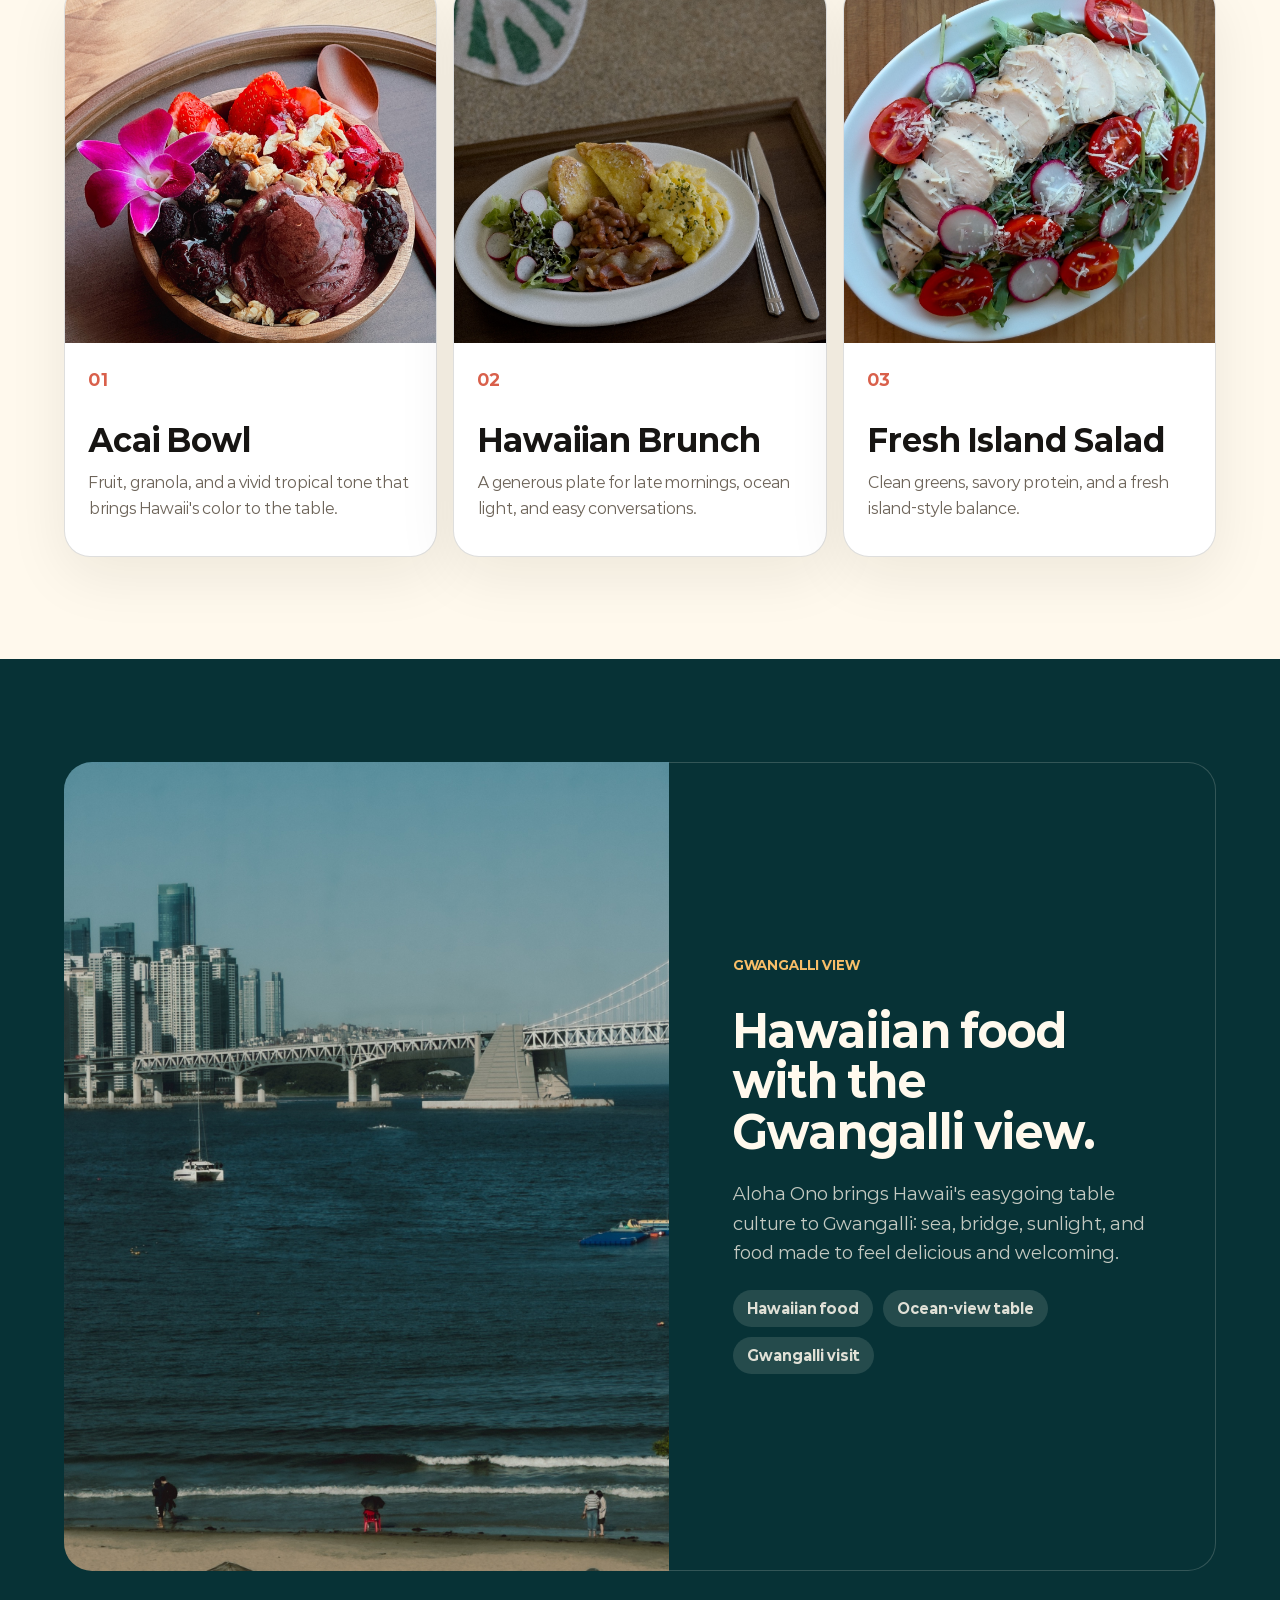
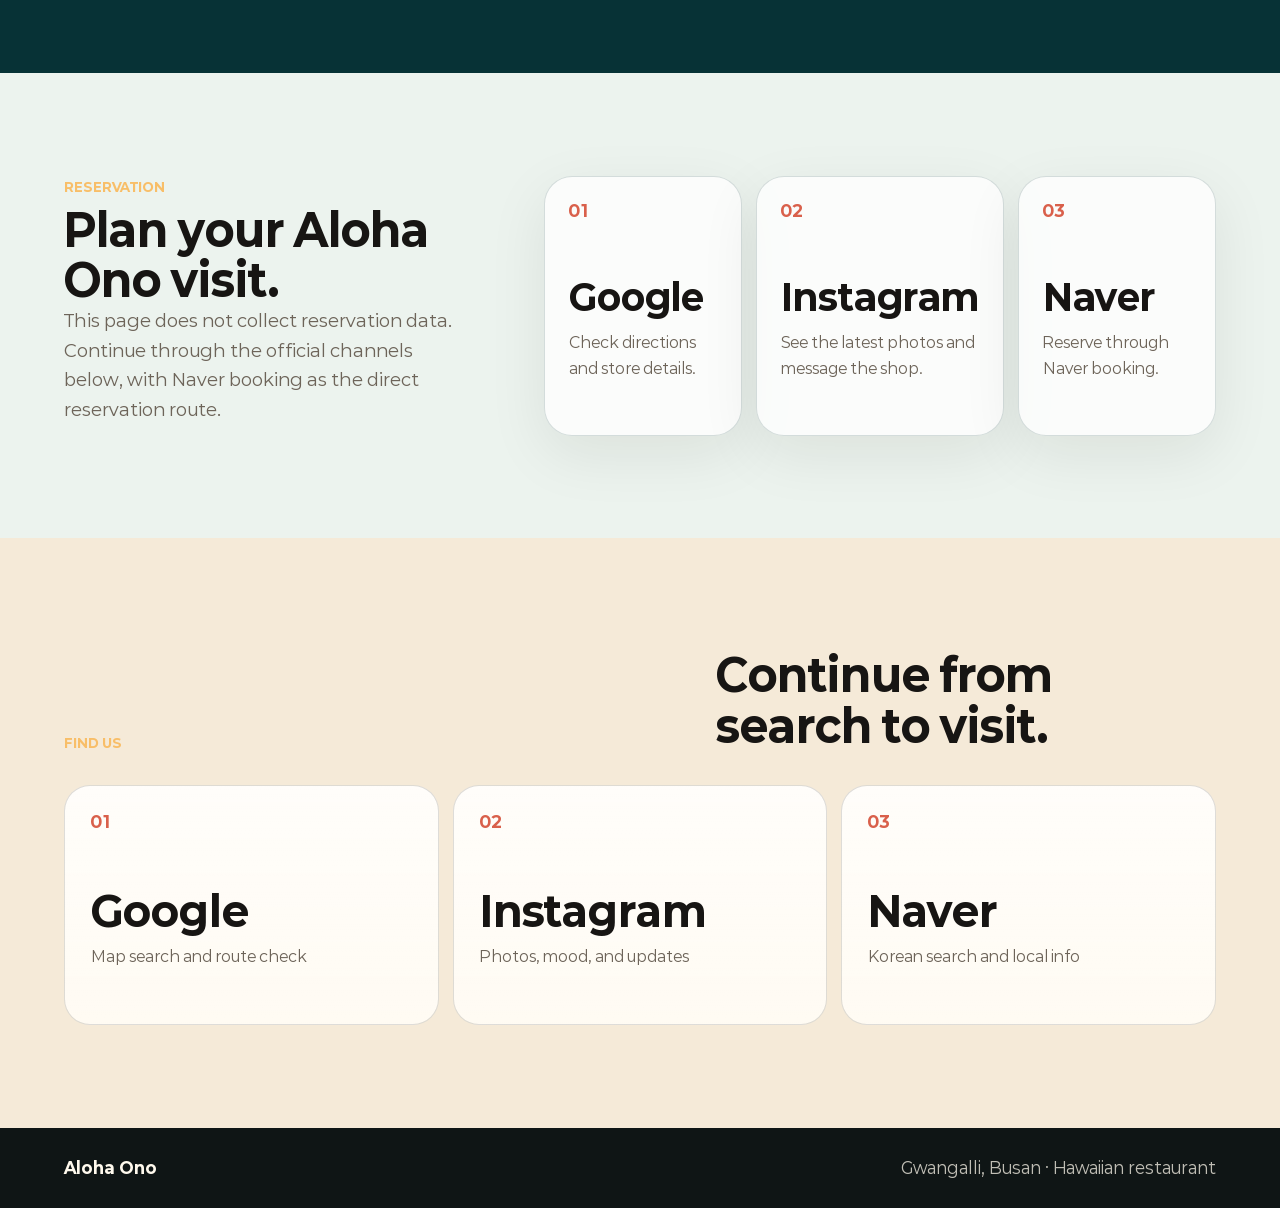
==== commit 2b5d67da: "Refactor Aloha Ono link and language maintenance" ====
--- a/index.html
+++ b/index.html
@@ -117,17 +117,17 @@
           </p>
         </div>
         <div class="reserve-links" aria-label="Reservation and contact channels">
-          <a href="https://www.google.com/maps/search/?api=1&query=%EC%95%8C%EB%A1%9C%ED%95%98%EC%98%A4%EB%85%B8%20%EA%B4%91%EC%95%88%EB%A6%AC" target="_blank" rel="noopener noreferrer">
+          <a href="#" target="_blank" rel="noopener noreferrer" data-external-link="google">
             <span>01</span>
             <strong>Google</strong>
             <em data-i18n="googleReserveCopy">Check directions and store details.</em>
           </a>
-          <a href="https://www.instagram.com/aloha.ono_/" target="_blank" rel="noopener noreferrer">
+          <a href="#" target="_blank" rel="noopener noreferrer" data-external-link="instagram">
             <span>02</span>
             <strong>Instagram</strong>
             <em data-i18n="instagramReserveCopy">See the latest photos and message the shop.</em>
           </a>
-          <a href="https://map.naver.com/p/entry/place/2038053181?lng=129.1142551&lat=35.1466536&placePath=/booking?entry=plt&from=map&fromPanelNum=1&additionalHeight=76&timestamp=202606242049&locale=ko&svcName=map_pcv5&entry=plt&searchType=place&c=15.00,0,0,0,dh" target="_blank" rel="noopener noreferrer">
+          <a href="#" target="_blank" rel="noopener noreferrer" data-external-link="naver">
             <span>03</span>
             <strong>Naver</strong>
             <em data-i18n="naverReserveCopy">Reserve through Naver booking.</em>
@@ -141,17 +141,17 @@
           <h2 data-i18n="linksTitle">Continue from search to visit.</h2>
         </div>
         <div class="link-grid">
-          <a href="https://www.google.com/maps/search/?api=1&query=%EC%95%8C%EB%A1%9C%ED%95%98%EC%98%A4%EB%85%B8%20%EA%B4%91%EC%95%88%EB%A6%AC" target="_blank" rel="noopener noreferrer">
+          <a href="#" target="_blank" rel="noopener noreferrer" data-external-link="google">
             <span>01</span>
             <strong>Google</strong>
             <em data-i18n="googleCopy">Map search and route check</em>
           </a>
-          <a href="https://www.instagram.com/aloha.ono_/" target="_blank" rel="noopener noreferrer">
+          <a href="#" target="_blank" rel="noopener noreferrer" data-external-link="instagram">
             <span>02</span>
             <strong>Instagram</strong>
             <em data-i18n="instagramCopy">Photos, mood, and updates</em>
           </a>
-          <a href="https://map.naver.com/p/entry/place/2038053181?lng=129.1142551&lat=35.1466536&placePath=/booking?entry=plt&from=map&fromPanelNum=1&additionalHeight=76&timestamp=202606242049&locale=ko&svcName=map_pcv5&entry=plt&searchType=place&c=15.00,0,0,0,dh" target="_blank" rel="noopener noreferrer">
+          <a href="#" target="_blank" rel="noopener noreferrer" data-external-link="naver">
             <span>03</span>
             <strong>Naver</strong>
             <em data-i18n="naverCopy">Korean search and local info</em>
--- a/styles.css
+++ b/styles.css
@@ -27,6 +27,11 @@
   --coral: #d9604b;
   --line: rgba(23, 21, 19, 0.14);
   --shadow: 0 28px 80px rgba(27, 20, 12, 0.22);
+  --measure: 36rem;
+  --measure-wide: 48rem;
+  --lh-tight: 1.1;
+  --lh-title: 1.16;
+  --lh-body: 1.72;
   font-family: "Paperlogy", system-ui, sans-serif;
 }
 
@@ -44,6 +49,7 @@
   color: var(--ink);
   text-rendering: optimizeLegibility;
   word-break: keep-all;
+  letter-spacing: 0;
 }
 
 a {
@@ -81,6 +87,7 @@
   align-items: center;
   gap: 10px;
   font-weight: 800;
+  line-height: 1;
 }
 
 .brand-mark {
@@ -100,6 +107,7 @@
   color: rgba(255, 249, 237, 0.78);
   font-size: 15px;
   font-weight: 600;
+  line-height: 1;
 }
 
 .site-nav a {
@@ -150,7 +158,7 @@
 .hero-content {
   position: relative;
   z-index: 1;
-  width: min(860px, 100%);
+  width: min(980px, 100%);
   padding: 160px clamp(22px, 6vw, 86px) clamp(88px, 10vw, 132px);
 }
 
@@ -158,26 +166,27 @@
 .section-kicker {
   margin: 0;
   color: #f8be68;
-  font-size: 14px;
-  font-weight: 800;
+  font-size: clamp(12px, 1vw, 14px);
+  font-weight: 800;
+  line-height: 1.2;
   text-transform: uppercase;
 }
 
 .hero h1 {
   margin: 14px 0 20px;
-  max-width: 11em;
-  font-size: clamp(46px, 7.3vw, 104px);
-  font-weight: 800;
-  line-height: 1.02;
+  max-width: 10.8em;
+  font-size: clamp(38px, 5.2vw, 72px);
+  font-weight: 800;
+  line-height: var(--lh-tight);
   letter-spacing: 0;
 }
 
 .hero p:not(.eyebrow) {
-  max-width: 680px;
+  max-width: var(--measure-wide);
   margin: 0;
   color: rgba(255, 249, 237, 0.84);
-  font-size: clamp(18px, 2vw, 24px);
-  line-height: 1.62;
+  font-size: clamp(17px, 1.65vw, 22px);
+  line-height: var(--lh-body);
 }
 
 .hero-actions,
@@ -196,7 +205,9 @@
   padding: 0 22px;
   border: 1px solid var(--line);
   border-radius: 999px;
-  font-weight: 800;
+  font-size: clamp(15px, 1.1vw, 17px);
+  font-weight: 800;
+  line-height: 1;
   cursor: pointer;
 }
 
@@ -235,14 +246,16 @@
 .hero-card strong {
   display: block;
   margin: 14px 0 10px;
-  font-size: 30px;
-  line-height: 1.08;
+  max-width: 10em;
+  font-size: clamp(24px, 2.4vw, 32px);
+  line-height: var(--lh-title);
 }
 
 .hero-card p {
   margin: 0;
+  max-width: 28ch;
   color: rgba(255, 249, 237, 0.76);
-  line-height: 1.6;
+  line-height: var(--lh-body);
 }
 
 .intro,
@@ -265,19 +278,21 @@
 .view-copy h2,
 .reserve-copy h2 {
   margin: 10px 0 0;
-  max-width: 12em;
-  font-size: clamp(30px, 4vw, 56px);
-  font-weight: 800;
-  line-height: 1.08;
+  max-width: 11.5em;
+  font-size: clamp(28px, 3.4vw, 46px);
+  font-weight: 800;
+  line-height: var(--lh-title);
+  letter-spacing: 0;
 }
 
 .intro p,
 .view-copy p,
 .reserve-copy p {
+  max-width: var(--measure);
   margin: 0;
   color: var(--muted);
-  font-size: clamp(17px, 1.6vw, 21px);
-  line-height: 1.78;
+  font-size: clamp(16px, 1.35vw, 19px);
+  line-height: var(--lh-body);
 }
 
 .menu-section {
@@ -325,8 +340,8 @@
 }
 
 .menu-grid div {
-  min-height: 220px;
-  padding: 26px;
+  min-height: 210px;
+  padding: 24px;
 }
 
 .menu-grid span,
@@ -336,15 +351,18 @@
 }
 
 .menu-grid h3 {
-  margin: 42px 0 12px;
-  font-size: clamp(26px, 3vw, 40px);
-  line-height: 1.08;
+  margin: 34px 0 12px;
+  max-width: 11em;
+  font-size: clamp(24px, 2.4vw, 34px);
+  line-height: var(--lh-title);
 }
 
 .menu-grid p {
+  max-width: 32ch;
   margin: 0;
   color: var(--muted);
-  line-height: 1.72;
+  font-size: clamp(15px, 1.1vw, 17px);
+  line-height: var(--lh-body);
 }
 
 .view-section {
@@ -379,6 +397,7 @@
 }
 
 .view-copy p {
+  max-width: var(--measure);
   color: rgba(255, 249, 237, 0.76);
 }
 
@@ -412,7 +431,7 @@
 
 .reserve-links a {
   display: grid;
-  min-height: 300px;
+  min-height: 260px;
   padding: 24px;
   border: 1px solid rgba(7, 50, 54, 0.16);
   border-radius: 28px;
@@ -427,15 +446,17 @@
 
 .reserve-links strong {
   align-self: end;
-  font-size: clamp(28px, 3.2vw, 44px);
-  line-height: 1;
+  font-size: clamp(25px, 2.8vw, 38px);
+  line-height: var(--lh-tight);
 }
 
 .reserve-links em {
   margin-top: 12px;
   color: var(--muted);
+  max-width: 28ch;
+  font-size: clamp(15px, 1.1vw, 17px);
   font-style: normal;
-  line-height: 1.55;
+  line-height: var(--lh-body);
 }
 
 .links-section {
@@ -450,7 +471,7 @@
 
 .link-grid a {
   display: grid;
-  min-height: 280px;
+  min-height: 240px;
   padding: 26px;
   border: 1px solid var(--line);
   border-radius: 26px;
@@ -461,15 +482,17 @@
 
 .link-grid strong {
   align-self: end;
-  font-size: clamp(34px, 4vw, 56px);
-  line-height: 1;
+  font-size: clamp(29px, 3.2vw, 44px);
+  line-height: var(--lh-tight);
 }
 
 .link-grid em {
   margin-top: 10px;
   color: var(--muted);
+  max-width: 28ch;
+  font-size: clamp(15px, 1.1vw, 17px);
   font-style: normal;
-  line-height: 1.5;
+  line-height: var(--lh-body);
 }
 
 .site-footer {
@@ -479,6 +502,7 @@
   padding: 28px clamp(20px, 5vw, 72px);
   background: #0f1515;
   color: rgba(255, 249, 237, 0.74);
+  line-height: 1.5;
 }
 
 .site-footer strong {
@@ -500,6 +524,11 @@
     right: auto;
     bottom: auto;
     margin: 0 clamp(20px, 5vw, 72px) 32px;
+  }
+
+  .hero-content {
+    width: min(760px, 100%);
+    padding-top: 140px;
   }
 
   .intro,
@@ -520,7 +549,26 @@
 
 @media (max-width: 640px) {
   .hero h1 {
-    font-size: clamp(42px, 13vw, 64px);
+    max-width: 8.5em;
+    font-size: clamp(34px, 11vw, 48px);
+    line-height: 1.12;
+  }
+
+  .hero p:not(.eyebrow) {
+    font-size: 16px;
+  }
+
+  .intro h2,
+  .section-heading h2,
+  .view-copy h2,
+  .reserve-copy h2 {
+    font-size: clamp(26px, 8vw, 34px);
+  }
+
+  .menu-grid h3,
+  .reserve-links strong,
+  .link-grid strong {
+    font-size: clamp(24px, 7vw, 31px);
   }
 
   .hero-actions,
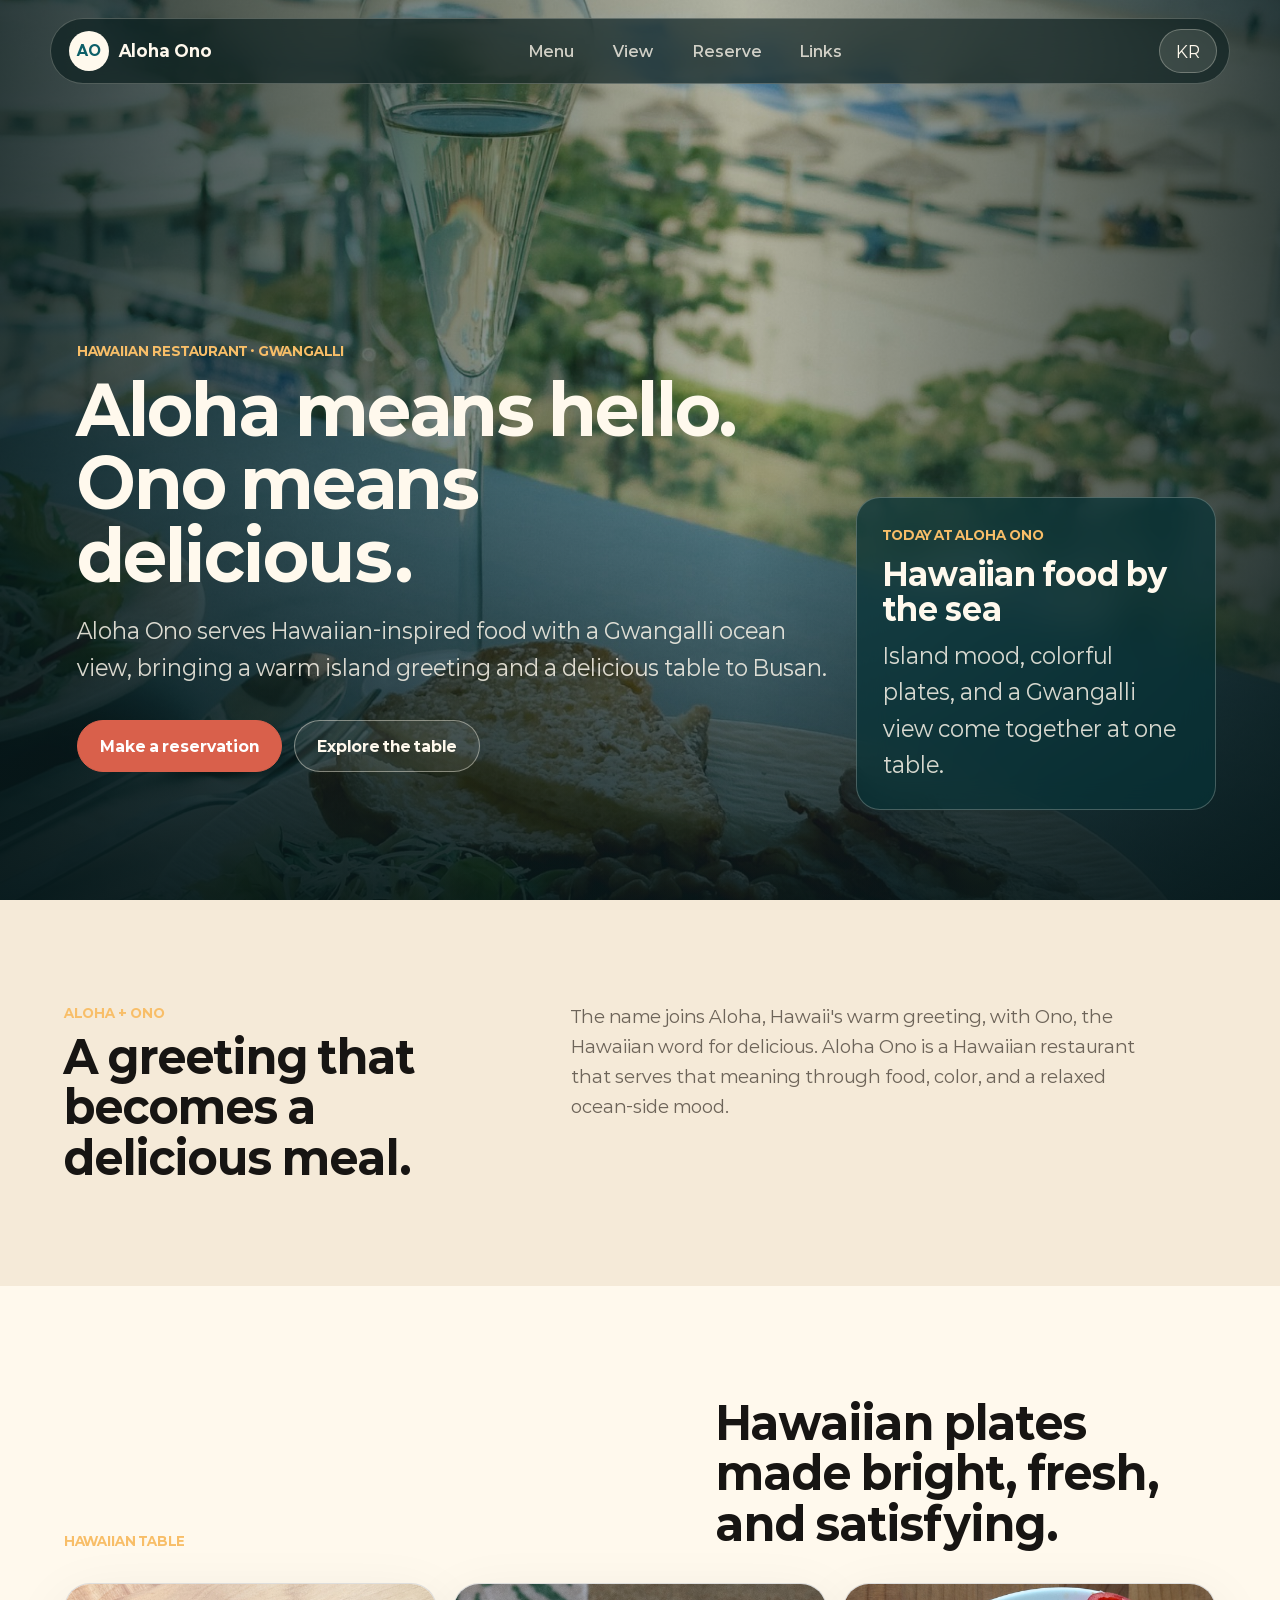
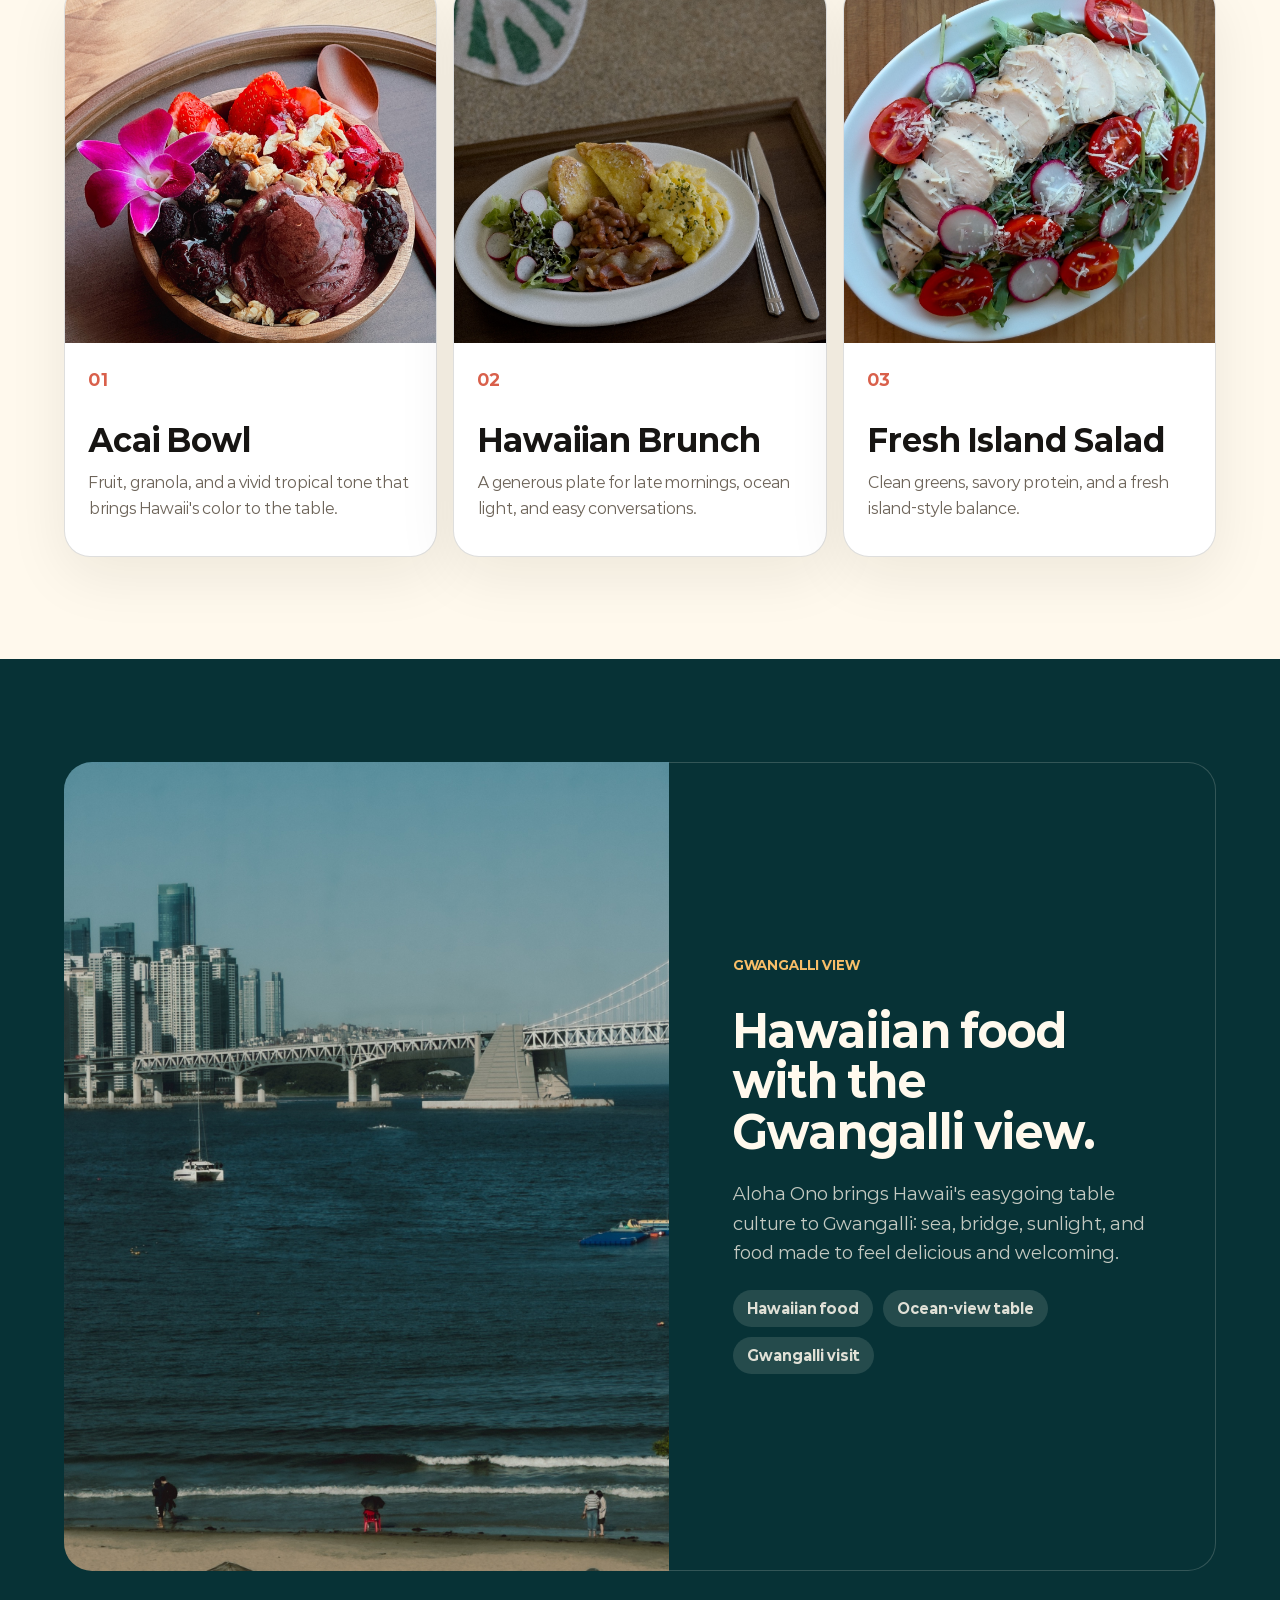
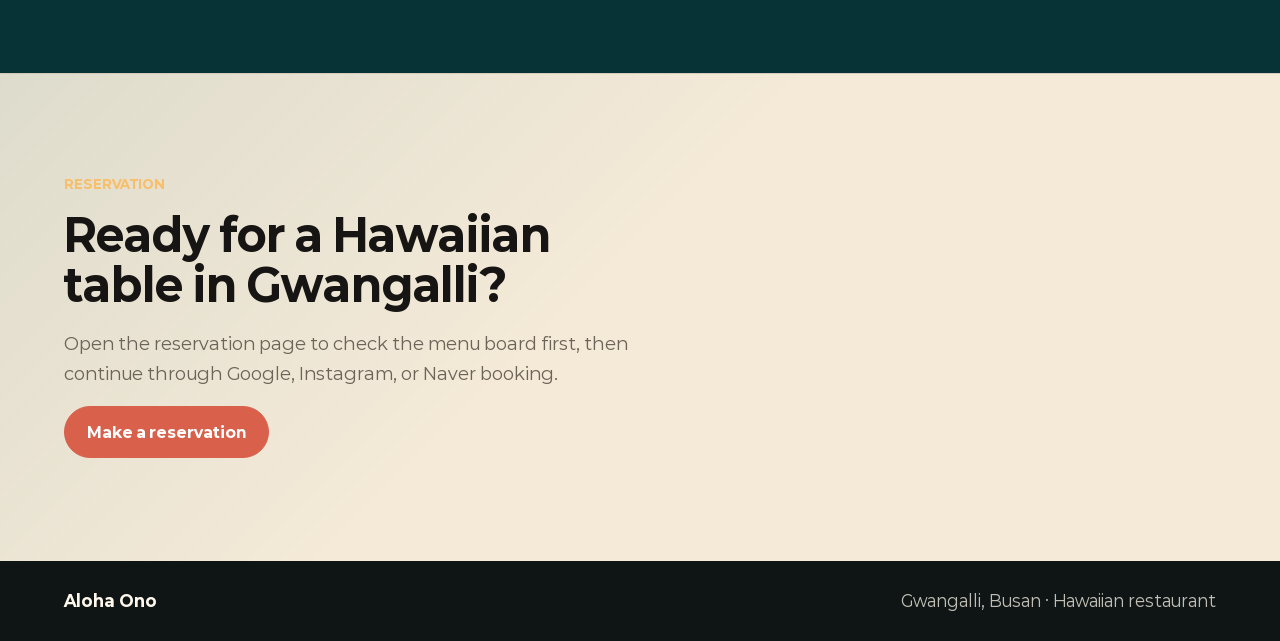
==== commit 054a46c6: "Split Aloha Ono home and reservation pages" ====
--- a/index.html
+++ b/index.html
@@ -3,168 +3,14 @@
   <head>
     <meta charset="UTF-8" />
     <meta name="viewport" content="width=device-width, initial-scale=1.0" />
-    <meta
-      name="description"
-      content="Aloha Ono is a Hawaiian restaurant in Gwangalli, Busan. Aloha means hello, and Ono means delicious."
-    />
-    <title>Aloha Ono | Hawaiian Restaurant in Gwangalli</title>
-    <link rel="stylesheet" href="./styles.css" />
+    <meta http-equiv="refresh" content="0; url=./home/" />
+    <title>Aloha Ono</title>
+    <link rel="canonical" href="./home/" />
+    <script>
+      window.location.replace("./home/");
+    </script>
   </head>
   <body>
-    <header class="site-header">
-      <a class="brand" href="#top" aria-label="Aloha Ono home">
-        <span class="brand-mark">AO</span>
-        <span>Aloha Ono</span>
-      </a>
-      <nav class="site-nav" aria-label="Main navigation">
-        <a href="#menu" data-i18n="navMenu">Menu</a>
-        <a href="#view" data-i18n="navView">View</a>
-        <a href="#reserve" data-i18n="navReserve">Reserve</a>
-        <a href="#links" data-i18n="navLinks">Links</a>
-      </nav>
-      <button class="lang-toggle" type="button" data-lang-toggle aria-label="Switch language">KR</button>
-    </header>
-
-    <main id="top">
-      <section class="hero">
-        <img class="hero-image" src="./assets/ocean-table.jpg" alt="Hawaiian brunch table with Gwangalli beach view" />
-        <div class="hero-shade" aria-hidden="true"></div>
-        <div class="hero-content">
-          <p class="eyebrow" data-i18n="heroEyebrow">Hawaiian Restaurant · Gwangalli</p>
-          <h1 data-i18n="heroTitle">Aloha means hello. Ono means delicious.</h1>
-          <p data-i18n="heroCopy">
-            Aloha Ono serves Hawaiian-inspired food with a Gwangalli ocean view, bringing a warm island greeting and a delicious table to Busan.
-          </p>
-          <div class="hero-actions">
-            <a class="button primary" href="#reserve" data-i18n="heroReserve">Make a reservation</a>
-            <a class="button secondary" href="#menu" data-i18n="heroExplore">Explore the table</a>
-          </div>
-        </div>
-        <aside class="hero-card" aria-label="Aloha Ono summary">
-          <span data-i18n="cardLabel">Today at Aloha Ono</span>
-          <strong data-i18n="cardTitle">Hawaiian food by the sea</strong>
-          <p data-i18n="cardCopy">Island mood, colorful plates, and a Gwangalli view come together at one table.</p>
-        </aside>
-      </section>
-
-      <section class="intro">
-        <div>
-          <span class="section-kicker">Aloha + Ono</span>
-          <h2 data-i18n="introTitle">A greeting that becomes a delicious meal.</h2>
-        </div>
-        <p data-i18n="introCopy">
-          The name joins Aloha, Hawaii's warm greeting, with Ono, the Hawaiian word for delicious. Aloha Ono is a Hawaiian restaurant that serves that meaning through food, color, and a relaxed ocean-side mood.
-        </p>
-      </section>
-
-      <section id="menu" class="menu-section">
-        <div class="section-heading">
-          <span class="section-kicker">Hawaiian Table</span>
-          <h2 data-i18n="menuTitle">Hawaiian plates made bright, fresh, and satisfying.</h2>
-        </div>
-        <div class="menu-grid">
-          <article>
-            <img src="./assets/acai-bowl.jpg" alt="A colorful acai bowl with berries and orchid" />
-            <div>
-              <span>01</span>
-              <h3 data-i18n="menuOneTitle">Acai Bowl</h3>
-              <p data-i18n="menuOneCopy">Fruit, granola, and a vivid tropical tone that brings Hawaii's color to the table.</p>
-            </div>
-          </article>
-          <article>
-            <img src="./assets/brunch-plate.jpg" alt="Brunch plate with eggs and toast" />
-            <div>
-              <span>02</span>
-              <h3 data-i18n="menuTwoTitle">Hawaiian Brunch</h3>
-              <p data-i18n="menuTwoCopy">A generous plate for late mornings, ocean light, and easy conversations.</p>
-            </div>
-          </article>
-          <article>
-            <img src="./assets/chicken-salad.jpg" alt="Chicken salad plate" />
-            <div>
-              <span>03</span>
-              <h3 data-i18n="menuThreeTitle">Fresh Island Salad</h3>
-              <p data-i18n="menuThreeCopy">Clean greens, savory protein, and a fresh island-style balance.</p>
-            </div>
-          </article>
-        </div>
-      </section>
-
-      <section id="view" class="view-section">
-        <div class="view-image">
-          <img src="./assets/hero-gwangalli.jpg" alt="Gwangalli bridge and sea view" />
-        </div>
-        <div class="view-copy">
-          <span class="section-kicker">Gwangalli View</span>
-          <h2 data-i18n="viewTitle">Hawaiian food with the Gwangalli view.</h2>
-          <p data-i18n="viewCopy">
-            Aloha Ono brings Hawaii's easygoing table culture to Gwangalli: sea, bridge, sunlight, and food made to feel delicious and welcoming.
-          </p>
-          <div class="view-points">
-            <span data-i18n="viewPointOne">Hawaiian food</span>
-            <span data-i18n="viewPointTwo">Ocean-view table</span>
-            <span data-i18n="viewPointThree">Gwangalli visit</span>
-          </div>
-        </div>
-      </section>
-
-      <section id="reserve" class="reserve-section">
-        <div class="reserve-copy">
-          <span class="section-kicker">Reservation</span>
-          <h2 data-i18n="reserveTitle">Plan your Aloha Ono visit.</h2>
-          <p data-i18n="reserveCopy">
-            This static page does not store personal data. Check your visit details, then continue through Google, Instagram, or Naver.
-          </p>
-        </div>
-        <div class="reserve-links" aria-label="Reservation and contact channels">
-          <a href="#" target="_blank" rel="noopener noreferrer" data-external-link="google">
-            <span>01</span>
-            <strong>Google</strong>
-            <em data-i18n="googleReserveCopy">Check directions and store details.</em>
-          </a>
-          <a href="#" target="_blank" rel="noopener noreferrer" data-external-link="instagram">
-            <span>02</span>
-            <strong>Instagram</strong>
-            <em data-i18n="instagramReserveCopy">See the latest photos and message the shop.</em>
-          </a>
-          <a href="#" target="_blank" rel="noopener noreferrer" data-external-link="naver">
-            <span>03</span>
-            <strong>Naver</strong>
-            <em data-i18n="naverReserveCopy">Reserve through Naver booking.</em>
-          </a>
-        </div>
-      </section>
-
-      <section id="links" class="links-section">
-        <div class="section-heading">
-          <span class="section-kicker">Find Us</span>
-          <h2 data-i18n="linksTitle">Continue from search to visit.</h2>
-        </div>
-        <div class="link-grid">
-          <a href="#" target="_blank" rel="noopener noreferrer" data-external-link="google">
-            <span>01</span>
-            <strong>Google</strong>
-            <em data-i18n="googleCopy">Map search and route check</em>
-          </a>
-          <a href="#" target="_blank" rel="noopener noreferrer" data-external-link="instagram">
-            <span>02</span>
-            <strong>Instagram</strong>
-            <em data-i18n="instagramCopy">Photos, mood, and updates</em>
-          </a>
-          <a href="#" target="_blank" rel="noopener noreferrer" data-external-link="naver">
-            <span>03</span>
-            <strong>Naver</strong>
-            <em data-i18n="naverCopy">Korean search and local info</em>
-          </a>
-        </div>
-      </section>
-    </main>
-
-    <footer class="site-footer">
-      <strong>Aloha Ono</strong>
-      <span data-i18n="footerCopy">Gwangalli, Busan · Hawaiian restaurant</span>
-    </footer>
-
-    <script src="./script.js"></script>
+    <a href="./home/">Go to Aloha Ono home</a>
   </body>
 </html>
